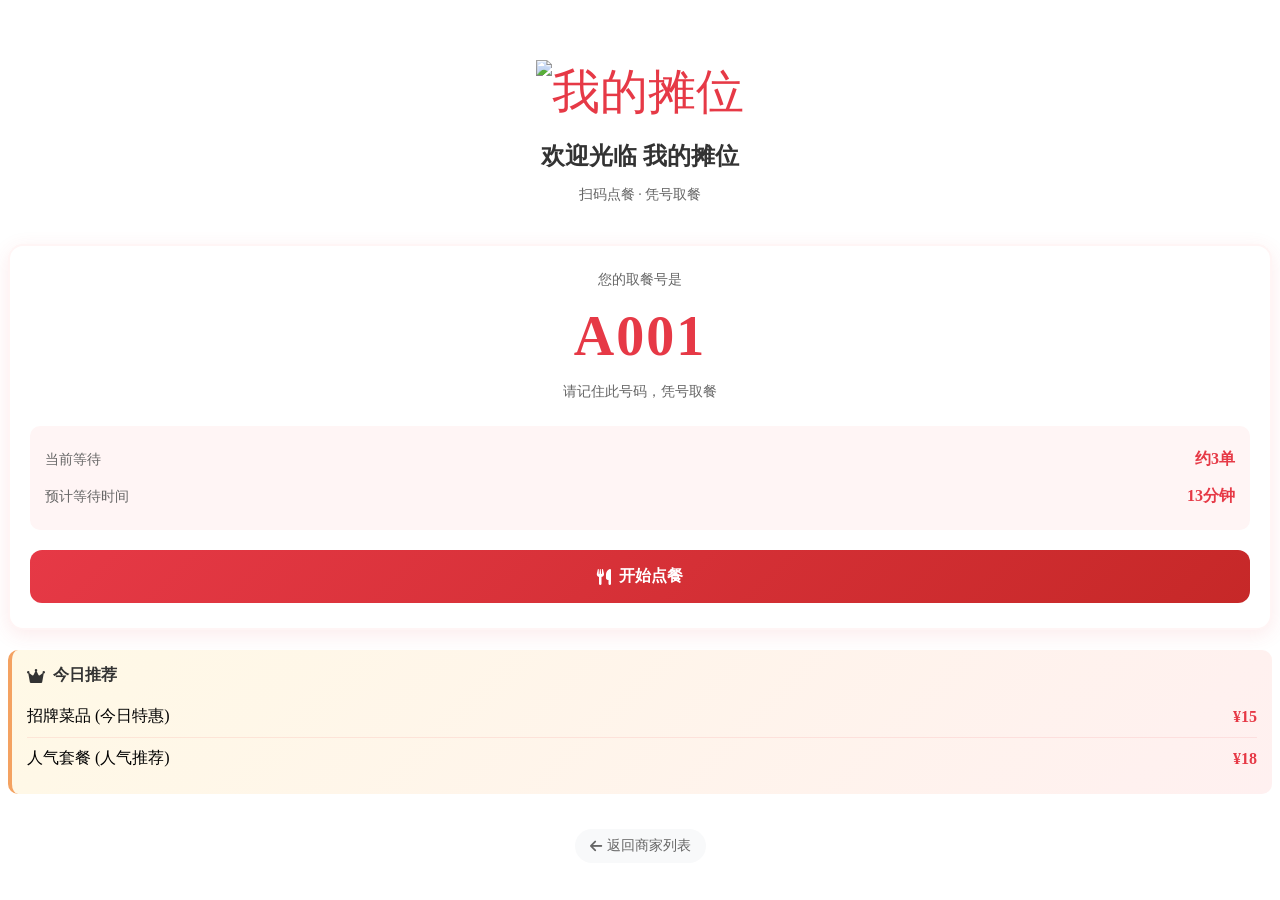
==== index.html @ c65963a8 "Add files via upload" ====
﻿<!DOCTYPE html>
<html lang="zh-CN">
<head>
    <meta charset="UTF-8">
    <meta name="viewport" content="width=device-width, initial-scale=1.0">
    <title>我的摊位 - 扫码点餐</title>
    <link rel="stylesheet" href="https://cdnjs.cloudflare.com/ajax/libs/font-awesome/6.0.0/css/all.min.css">
    <!-- 商家配置文件 -->
    <script src="config.js"></script>
    <style>
        :root {
            --primary-color: #E63946;
            --secondary-color: #F4A261;
            --accent-color: #2A9D8F;
            --light-bg: #FFF5F5;
            --dark-text: #333333;
            --light-text: #666666;
        }
        
        .logo-container {
            text-align: center;
            margin: 60px 0 40px;
        }
        
        .logo-icon {
            font-size: 48px;
            color: var(--primary-color);
            margin-bottom: 15px;
        }
        
        .logo-container h1 {
            font-size: 24px;
            margin-bottom: 8px;
            color: var(--dark-text);
            font-weight: 600;
        }
        
        .subtitle {
            font-size: 14px;
            color: var(--light-text);
        }
        
        .sequence-card {
            background: white;
            border-radius: 15px;
            padding: 25px 20px;
            box-shadow: 0 5px 20px rgba(230, 57, 70, 0.1);
            text-align: center;
            margin-bottom: 20px;
            border: 2px solid var(--light-bg);
        }
        
        .sequence-number {
            font-size: 56px;
            font-weight: bold;
            color: var(--primary-color);
            margin: 15px 0;
            letter-spacing: 2px;
        }
        
        .sequence-hint {
            font-size: 14px;
            color: var(--light-text);
            margin-bottom: 25px;
        }
        
        .waiting-info {
            background: var(--light-bg);
            border-radius: 10px;
            padding: 15px;
            margin: 20px 0;
            text-align: left;
        }
        
        .waiting-item {
            display: flex;
            align-items: center;
            justify-content: space-between;
            padding: 8px 0;
        }
        
        .waiting-label {
            font-size: 14px;
            color: var(--light-text);
        }
        
        .waiting-value {
            font-weight: 600;
            color: var(--primary-color);
        }
        
        .smart-recommend {
            background: linear-gradient(135deg, #FFF9E6, #FFF0F0);
            border-radius: 10px;
            padding: 15px;
            margin: 20px 0;
            border-left: 4px solid var(--secondary-color);
        }
        
        .recommend-title {
            font-weight: 600;
            color: var(--dark-text);
            margin-bottom: 10px;
            display: flex;
            align-items: center;
            gap: 8px;
        }
        
        .recommend-item {
            padding: 10px 0;
            border-bottom: 1px solid rgba(230, 57, 70, 0.1);
            display: flex;
            justify-content: space-between;
            align-items: center;
            cursor: pointer;
        }
        
        .recommend-item:last-child {
            border-bottom: none;
        }
        
        .btn-primary {
            width: 100%;
            padding: 16px;
            background: linear-gradient(135deg, var(--primary-color), #C62828);
            color: white;
            border: none;
            border-radius: 12px;
            font-size: 16px;
            font-weight: 600;
            cursor: pointer;
            transition: all 0.3s;
            display: flex;
            align-items: center;
            justify-content: center;
            gap: 8px;
        }
        
        .btn-primary:hover {
            transform: translateY(-2px);
            box-shadow: 0 5px 15px rgba(230, 57, 70, 0.3);
        }
        
        .menu-header {
            display: flex;
            justify-content: space-between;
            align-items: center;
            padding: 15px;
            background: white;
            position: sticky;
            top: 0;
            z-index: 100;
            border-bottom: 1px solid #f0f0f0;
        }
        
        .back-btn {
            background: none;
            border: none;
            font-size: 20px;
            color: var(--dark-text);
            cursor: pointer;
            padding: 5px;
        }
        
        .order-info {
            text-align: center;
        }
        
        .sequence-display {
            font-weight: 600;
            color: var(--dark-text);
            font-size: 16px;
            margin-bottom: 4px;
        }
        
        .order-status {
            font-size: 12px;
            color: var(--light-text);
        }
        
        .cart-icon {
            position: relative;
            font-size: 22px;
            color: var(--primary-color);
            cursor: pointer;
        }
        
        .cart-badge {
            position: absolute;
            top: -5px;
            right: -5px;
            background: var(--primary-color);
            color: white;
            font-size: 10px;
            min-width: 16px;
            height: 16px;
            border-radius: 8px;
            display: flex;
            align-items: center;
            justify-content: center;
        }
        
        .category-tabs {
            display: flex;
            overflow-x: auto;
            padding: 10px 15px;
            background: white;
            gap: 8px;
            border-bottom: 1px solid #f0f0f0;
        }
        
        .category-tab {
            padding: 8px 16px;
            background: #f8f9fa;
            border: none;
            border-radius: 20px;
            font-size: 13px;
            cursor: pointer;
            white-space: nowrap;
            color: var(--light-text);
        }
        
        .category-tab.active {
            background: var(--primary-color);
            color: white;
        }
        
        .dishes-container {
            padding: 15px;
            display: grid;
            gap: 15px;
        }
        
        .dish-card {
            background: white;
            border-radius: 12px;
            padding: 15px;
            display: flex;
            gap: 15px;
            box-shadow: 0 2px 10px rgba(0,0,0,0.05);
            transition: transform 0.2s;
        }
        
        .dish-card:hover {
            transform: translateY(-2px);
        }
        
        .dish-emoji {
            width: 70px;
            height: 70px;
            background: linear-gradient(135deg, #FFE5E5, #FFF3E0);
            border-radius: 10px;
            display: flex;
            align-items: center;
            justify-content: center;
            font-size: 32px;
            flex-shrink: 0;
        }
        
        .dish-details {
            flex: 1;
        }
        
        .dish-name {
            font-weight: 600;
            font-size: 15px;
            color: var(--dark-text);
            margin-bottom: 5px;
        }
        
        .dish-price {
            color: var(--primary-color);
            font-size: 16px;
            font-weight: 600;
            margin-bottom: 10px;
        }
        
        .dish-actions {
            display: flex;
            align-items: center;
            gap: 10px;
        }
        
        .quantity-btn {
            width: 28px;
            height: 28px;
            border: 1px solid #e0e0e0;
            border-radius: 50%;
            background: white;
            display: flex;
            align-items: center;
            justify-content: center;
            cursor: pointer;
            color: var(--light-text);
        }
        
        .quantity-btn:active {
            transform: scale(0.95);
        }
        
        .dish-quantity {
            min-width: 30px;
            text-align: center;
            font-weight: 600;
        }
        
        .bottom-cart-bar {
            position: fixed;
            bottom: 0;
            left: 0;
            right: 0;
            background: white;
            padding: 12px 15px;
            box-shadow: 0 -2px 15px rgba(0,0,0,0.1);
            border-radius: 15px 15px 0 0;
            z-index: 1000;
            max-width: 500px;
            margin: 0 auto;
        }
        
        .cart-summary {
            display: flex;
            justify-content: space-between;
            align-items: center;
        }
        
        .cart-items-count {
            font-size: 14px;
            color: var(--light-text);
        }
        
        .cart-total {
            font-weight: 600;
            color: var(--primary-color);
            font-size: 18px;
        }
        
        .checkout-btn {
            padding: 12px 25px;
            background: var(--primary-color);
            color: white;
            border: none;
            border-radius: 20px;
            font-weight: 600;
            cursor: pointer;
            transition: all 0.3s;
        }
        
        .checkout-btn:disabled {
            opacity: 0.5;
            cursor: not-allowed;
        }
        
        .checkout-btn:active:not(:disabled) {
            transform: scale(0.98);
        }
        
        .checkout-header {
            display: flex;
            align-items: center;
            padding: 15px;
            background: white;
            border-bottom: 1px solid #f0f0f0;
        }
        
        .checkout-title {
            flex: 1;
            text-align: center;
            font-weight: 600;
            color: var(--dark-text);
        }
        
        .order-confirmation {
            padding: 20px 15px;
        }
        
        .order-card {
            background: white;
            border-radius: 12px;
            padding: 20px;
            margin-bottom: 20px;
            box-shadow: 0 2px 10px rgba(0,0,0,0.05);
        }
        
        .order-info-row {
            display: flex;
            justify-content: space-between;
            padding: 10px 0;
            border-bottom: 1px solid #f8f9fa;
        }
        
        .order-info-row:last-child {
            border-bottom: none;
        }
        
        .info-label {
            color: var(--light-text);
            font-size: 14px;
        }
        
        .info-value {
            font-weight: 600;
            color: var(--dark-text);
        }
        
        .order-items {
            margin: 15px 0;
        }
        
        .order-item {
            display: flex;
            justify-content: space-between;
            padding: 8px 0;
            border-bottom: 1px solid #f8f9fa;
        }
        
        .order-item:last-child {
            border-bottom: none;
        }
        
        .order-total {
            display: flex;
            justify-content: space-between;
            padding: 15px 0;
            margin-top: 10px;
            border-top: 2px solid #f8f9fa;
            font-weight: 600;
            font-size: 18px;
        }
        
        .total-amount {
            color: var(--primary-color);
        }
        
        .payment-area {
            background: white;
            border-radius: 12px;
            padding: 20px;
            margin: 20px 15px;
            box-shadow: 0 2px 10px rgba(0,0,0,0.05);
        }
        
        .payment-title {
            font-weight: 600;
            margin-bottom: 10px;
            color: var(--dark-text);
        }
        
        .payment-tip {
            font-size: 13px;
            color: var(--light-text);
            margin-bottom: 20px;
        }
        
        .qrcode-wrapper {
            width: 220px;
            margin: 0 auto 25px;
            position: relative;
        }
        
        .qrcode-img {
            width: 100%;
            border-radius: 8px;
            display: block;
        }
        
        .qrcode-overlay {
            position: absolute;
            bottom: 0;
            left: 0;
            right: 0;
            background: linear-gradient(to top, rgba(0,0,0,0.7), transparent);
            color: white;
            padding: 10px;
            text-align: center;
            border-radius: 0 0 8px 8px;
        }
        
        .payment-buttons {
            display: flex;
            gap: 10px;
            margin-top: 25px;
        }
        
        .btn-secondary {
            flex: 1;
            padding: 12px;
            background: #f8f9fa;
            color: var(--dark-text);
            border: 1px solid #e0e0e0;
            border-radius: 8px;
            font-weight: 600;
            cursor: pointer;
        }
        
        .btn-success {
            flex: 1;
            padding: 12px;
            background: var(--primary-color);
            color: white;
            border: none;
            border-radius: 8px;
            font-weight: 600;
            cursor: pointer;
        }
        
        .success-page {
            text-align: center;
            padding: 40px 20px;
        }
        
        .success-icon {
            font-size: 60px;
            color: var(--accent-color);
            margin-bottom: 20px;
        }
        
        .success-title {
            font-size: 24px;
            font-weight: 600;
            margin-bottom: 10px;
            color: var(--dark-text);
        }
        
        .sequence-display-large {
            font-size: 36px;
            font-weight: bold;
            color: var(--primary-color);
            margin: 20px 0;
            letter-spacing: 2px;
        }
        
        .success-message {
            font-size: 16px;
            color: var(--light-text);
            margin-bottom: 30px;
        }
        
        .status-card {
            background: white;
            border-radius: 12px;
            padding: 20px;
            margin: 25px 0;
            box-shadow: 0 2px 10px rgba(0,0,0,0.05);
        }
        
        .status-item {
            display: flex;
            justify-content: space-between;
            padding: 12px 0;
            border-bottom: 1px solid #f8f9fa;
        }
        
        .status-item:last-child {
            border-bottom: none;
        }
        
        .status-label {
            color: var(--light-text);
        }
        
        .status-value {
            font-weight: 600;
        }
        
        .hidden {
            display: none !important;
        }
        
        .refresh-status-btn {
            background: #E63946;
            color: white;
            border: none;
            border-radius: 20px;
            padding: 8px 15px;
            font-size: 14px;
            cursor: pointer;
            display: flex;
            align-items: center;
            gap: 5px;
            transition: all 0.3s;
        }
        
        .refresh-status-btn:hover {
            background: #C62828;
            transform: translateY(-1px);
        }
        
        .refresh-status-btn:active {
            transform: translateY(0);
        }
        
        .refresh-status-btn .fa-spin {
            animation: spin 1s linear infinite;
        }
        
        @keyframes spin {
            0% { transform: rotate(0deg); }
            100% { transform: rotate(360deg); }
        }
        
        .status-header {
            display: flex;
            justify-content: space-between;
            align-items: center;
            margin-bottom: 15px;
        }
        
        .status-header h3 {
            margin: 0;
            font-size: 16px;
            color: var(--dark-text);
        }
        
        .modal {
            position: fixed;
            top: 0;
            left: 0;
            right: 0;
            bottom: 0;
            background: rgba(0,0,0,0.5);
            z-index: 2000;
            display: flex;
            align-items: flex-end;
        }
        
        .modal-content {
            background: white;
            width: 100%;
            max-height: 70vh;
            border-radius: 20px 20px 0 0;
            overflow: hidden;
            display: flex;
            flex-direction: column;
            max-width: 500px;
            margin: 0 auto;
        }
        
        .modal-header {
            display: flex;
            justify-content: space-between;
            align-items: center;
            padding: 15px;
            border-bottom: 1px solid #eee;
            background: #f8f9fa;
        }
        
        .modal-header h3 {
            font-size: 16px;
            color: #333;
            margin: 0;
        }
        
        .btn-close {
            background: none;
            border: none;
            font-size: 20px;
            color: #666;
            cursor: pointer;
            padding: 5px;
        }
        
        .cart-items {
            flex: 1;
            overflow-y: auto;
            padding: 15px;
            max-height: 40vh;
        }
        
        .cart-footer {
            padding: 15px;
            border-top: 1px solid #eee;
            background: #f8f9fa;
        }
        
        .cart-total {
            display: flex;
            justify-content: space-between;
            align-items: center;
            margin-bottom: 15px;
            font-size: 16px;
            font-weight: 600;
        }
        
        .cart-actions {
            display: flex;
            gap: 10px;
        }
        
        .loading-overlay {
            position: fixed;
            top: 0;
            left: 0;
            right: 0;
            bottom: 0;
            background: rgba(255, 255, 255, 0.95);
            z-index: 3000;
            display: flex;
            flex-direction: column;
            justify-content: center;
            align-items: center;
            backdrop-filter: blur(5px);
        }
        
        .loading-spinner {
            width: 50px;
            height: 50px;
            border: 4px solid #f0f0f0;
            border-top-color: #E63946;
            border-radius: 50%;
            animation: spin 1s linear infinite;
            margin-bottom: 15px;
        }
        
        /* 返回商家列表链接 */
        .back-to-shops {
            text-align: center;
            padding: 15px;
            margin-top: 20px;
        }
        
        .back-to-shops a {
            color: #666;
            text-decoration: none;
            font-size: 14px;
            display: inline-flex;
            align-items: center;
            gap: 5px;
            padding: 8px 15px;
            border-radius: 20px;
            background: #f8f9fa;
            transition: all 0.3s;
        }
        
        .back-to-shops a:hover {
            background: #e9ecef;
            color: #333;
        }
        
        /* 支付方式按钮样式（新增） */
        .payment-methods {
            display: flex;
            gap: 10px;
            margin-bottom: 20px;
            justify-content: center;
        }
        
        .payment-method-btn {
            padding: 12px 20px;
            background: #f8f9fa;
            border: 2px solid #e0e0e0;
            border-radius: 8px;
            font-weight: 600;
            cursor: pointer;
            transition: all 0.3s;
            display: flex;
            align-items: center;
            gap: 8px;
            color: #666;
        }
        
        .payment-method-btn:hover {
            transform: translateY(-2px);
            box-shadow: 0 5px 15px rgba(0,0,0,0.1);
        }
        
        .payment-method-btn.active {
            background: var(--primary-color);
            color: white;
            border-color: var(--primary-color);
        }
        
        .payment-method-btn .fab {
            font-size: 18px;
        }
        
        /* 微信支付按钮特殊样式 */
        .payment-method-btn:nth-child(1).active {
            background: #07C160; /* 微信绿色 */
            border-color: #07C160;
        }
        
        /* 支付宝支付按钮特殊样式 */
        .payment-method-btn:nth-child(2).active {
            background: #00A0E9; /* 支付宝蓝色 */
            border-color: #00A0E9;
        }
        
        /* 新增：收款码错误提示样式 */
        .qr-error-message {
            text-align: center;
            padding: 30px 20px;
            background: #fff8f8;
            border-radius: 8px;
            margin: 15px 0;
            border: 2px dashed #ffcccc;
        }
        
        .qr-error-message i {
            font-size: 40px;
            color: #f44336;
            margin-bottom: 15px;
        }
        
        .qr-error-message h4 {
            color: #f44336;
            margin-bottom: 10px;
            font-size: 16px;
        }
        
        .qr-error-message p {
            color: #666;
            font-size: 14px;
            margin-bottom: 5px;
        }
    </style>
</head>
<body>
    <!-- 顺序号页面 -->
    <div id="sequencePage" class="page">
        <div class="logo-container">
            <div class="logo-icon">
                <img src="images/logo.png" alt="我的摊位" class="logo-image">
            </div>
            <h1>欢迎光临</h1>
            <p class="subtitle">扫码点餐 · 凭号取餐</p>
        </div>
        
        <div class="sequence-card">
            <div style="font-size: 14px; color: var(--light-text);">
                您的取餐号是
            </div>
            <div class="sequence-number" id="sequenceNumber">A001</div>
            <div class="sequence-hint">
                请记住此号码，凭号取餐
            </div>
            
            <div class="waiting-info">
                <div class="waiting-item">
                    <span class="waiting-label">当前等待</span>
                    <span class="waiting-value" id="waitingCount">约2-3单</span>
                </div>
                <div class="waiting-item">
                    <span class="waiting-label">预计等待时间</span>
                    <span class="waiting-value" id="waitingTime">8-12分钟</span>
                </div>
            </div>
            
            <button class="btn-primary" onclick="enterMenu()">
                <i class="fas fa-utensils"></i> 开始点餐
            </button>
        </div>
        
        <div class="smart-recommend">
            <div class="recommend-title">
                <i class="fas fa-crown"></i> 今日推荐
            </div>
            <div id="recommendationsList">
                <!-- 动态加载推荐菜品 -->
                <div class="loading-recommend" style="text-align: center; padding: 20px; color: #999;">
                    <i class="fas fa-spinner fa-spin"></i> 正在加载推荐菜品...
                </div>
            </div>
        </div>
        
        <!-- 返回商家列表链接 -->
        <div class="back-to-shops">
            <a href="shops.html">
                <i class="fas fa-arrow-left"></i> 返回商家列表
            </a>
        </div>
    </div>

    <!-- 菜单页面 -->
    <div id="menuPage" class="page hidden">
        <div class="menu-header">
            <button class="back-btn" onclick="backToSequence()">
                <i class="fas fa-chevron-left"></i>
            </button>
            <div class="order-info">
                <div class="sequence-display" id="currentSequence">A001</div>
                <div class="order-status" id="cartStatus">未选择菜品</div>
            </div>
            <div class="cart-icon" onclick="showCartModal()">
                <i class="fas fa-shopping-cart"></i>
                <span class="cart-badge" id="cartBadge">0</span>
            </div>
        </div>

        <!-- 菜品分类 -->
        <div class="category-tabs" id="categoryTabs">
            <!-- 动态生成 -->
        </div>

        <!-- 菜品列表 -->
        <div class="dishes-container" id="dishesContainer">
            <!-- 动态生成 -->
        </div>

        <!-- 底部购物车栏 -->
        <div class="bottom-cart-bar">
            <div class="cart-summary">
                <div>
                    <div class="cart-items-count" id="cartItemsCount">0个菜品</div>
                    <div class="cart-total">总计: ¥<span id="cartTotal">0</span></div>
                </div>
                <button class="checkout-btn" onclick="goToCheckout()" disabled id="checkoutBtn">
                    去结算
                </button>
            </div>
        </div>
    </div>

    <!-- 购物车弹窗 -->
    <div id="cartModal" class="modal hidden">
        <div class="modal-content">
            <div class="modal-header">
                <h3>购物车</h3>
                <button class="btn-close" onclick="hideCartModal()">
                    <i class="fas fa-times"></i>
                </button>
            </div>
            <div class="cart-items" id="cartItems">
                <!-- 动态生成 -->
            </div>
            <div class="cart-footer">
                <div class="cart-total">
                    <span>合计</span>
                    <span>¥<span id="modalCartTotal">0</span></span>
                </div>
                <div class="cart-actions">
                    <button class="btn-secondary" onclick="clearCart()">
                        清空
                    </button>
                    <button class="btn-primary" onclick="goToCheckout()" id="modalCheckoutBtn" disabled>
                        去结算
                    </button>
                </div>
            </div>
        </div>
    </div>

    <!-- 结账页面 -->
    <div id="checkoutPage" class="page hidden">
        <div class="checkout-header">
            <button class="back-btn" onclick="backToMenu()">
                <i class="fas fa-chevron-left"></i>
            </button>
            <div class="checkout-title">订单确认</div>
        </div>
        
        <div class="order-confirmation">
            <div class="order-card">
                <div class="order-info-row">
                    <span class="info-label">取餐号</span>
                    <span class="info-value" id="checkoutSequence">A001</span>
                </div>
                <div class="order-info-row">
                    <span class="info-label">订单号</span>
                    <span class="info-value" id="orderNumber">-</span>
                </div>
                <div class="order-info-row">
                    <span class="info-label">下单时间</span>
                    <span class="info-value" id="orderTime">-</span>
                </div>
                
                <div class="order-items" id="checkoutItems">
                    <!-- 动态生成 -->
                </div>
                
                <div class="order-total">
                    <span>应付金额</span>
                    <span class="total-amount">¥<span id="finalAmount">0</span></span>
                </div>
            </div>
            
            <div class="payment-area">
                <div class="payment-title">扫码支付</div>
                <div class="payment-tip">请选择支付方式并扫描下方二维码</div>
                
                <!-- 收款码错误提示（新增） -->
                <div id="qrErrorContainer" style="display: none;">
                    <!-- 动态生成错误信息 -->
                </div>
                
                <!-- 支付方式选择（新增） -->
                <div class="payment-methods" id="paymentMethods" style="display: none; flex; gap: 10px; margin-bottom: 20px; justify-content: center;">
                    <button class="payment-method-btn active" id="paymentMethodWechat" onclick="switchPaymentMethod('wechat')">
                        <i class="fab fa-weixin"></i> 微信支付
                    </button>
                    <button class="payment-method-btn" id="paymentMethodAlipay" onclick="switchPaymentMethod('alipay')">
                        <i class="fab fa-alipay"></i> 支付宝支付
                    </button>
                </div>
                
                <div class="qrcode-wrapper" id="qrcodeWrapper">
                    <img id="qrcodeImg" src="" alt="收款码" class="qrcode-img" style="display: none;">
                    <div class="qrcode-overlay" style="display: none;">
                        请支付 ¥<span id="qrcodeAmount">0</span>
                    </div>
                </div>
                
                <div class="payment-buttons">
                    <button class="btn-secondary" onclick="backToMenu()">
                        修改订单
                    </button>
                    <button class="btn-success" onclick="submitOrder()" id="submitOrderBtn" disabled>
                        提交订单
                    </button>
                </div>
            </div>
        </div>
    </div>

    <!-- 成功页面 -->
    <div id="successPage" class="page hidden">
        <div class="success-page">
            <div class="success-icon">
                <i class="fas fa-check-circle"></i>
            </div>
            <h2 class="success-title">订单提交成功！</h2>
            <div class="sequence-display-large" id="successSequence">A001</div>
            <p class="success-message">请凭此号码到摊位取餐</p>
            
            <div class="status-card">
                <div class="status-header">
                    <h3><i class="fas fa-info-circle"></i> 订单状态</h3>
                    <button class="refresh-status-btn" onclick="refreshOrderStatus()" id="refreshBtn">
                        <i class="fas fa-sync-alt" id="refreshIcon"></i> 刷新状态
                    </button>
                </div>
                <div class="status-item">
                    <span class="status-label">订单状态</span>
                    <span class="status-value" id="orderStatus">等待接单</span>
                </div>
                <div class="status-item">
                    <span class="status-label">前方等待</span>
                    <span class="status-value" id="queueAhead">2单</span>
                </div>
                <div class="status-item">
                    <span class="status-label">预计取餐时间</span>
                    <span class="status-value" id="pickupTime">18:45</span>
                </div>
                <div class="status-item">
                    <span class="status-label">最后更新</span>
                    <span class="status-value" id="lastStatusUpdate">刚刚</span>
                </div>
            </div>
            
            <button class="btn-primary" onclick="newOrder()" style="margin-top: 20px;">
                <i class="fas fa-plus"></i> 再来一单
            </button>
        </div>
    </div>

    <!-- 加载动画 -->
    <div id="loadingOverlay" class="loading-overlay hidden">
        <div class="loading-spinner"></div>
        <p>正在提交订单...</p>
    </div>

    <!-- Supabase SDK -->
    <script src="https://cdn.jsdelivr.net/npm/@supabase/supabase-js@2"></script>
    
    <script>
    // ============================================
    // 全局变量和配置
    // ============================================
    window._cart = [];
    window._dishesData = []; // 将在初始化时从商家配置加载
    window.currentShopId = ''; // 当前商家ID
    window.currentShopConfig = null; // 当前商家配置
    window.shopPaymentQR = null; // 商家收款码配置
    window.currentPaymentMethod = 'wechat'; // 当前支付方式

// ============================================
// 从Supabase动态加载商家菜品
// ============================================
async function loadShopDishesFromSupabase(shopId) {
    try {
        console.log('📋 从Supabase加载商家菜品，商家ID:', shopId);
        
        // 检查Supabase是否已连接
        if (!window.supabaseClient || !window.isCloudConnected) {
            console.log('📝 Supabase未连接，使用默认菜品');
            return null;
        }
        
        // 从Supabase加载商家的菜品
        const { data: dishes, error } = await window.supabaseClient
            .from('dishes')
            .select('*')
            .eq('tenant_id', shopId)
            .eq('is_active', true)
            .order('sort_order', { ascending: true });
        
        if (error) {
            console.error('❌ 从Supabase加载菜品失败:', error);
            return null;
        }
        
        if (dishes && dishes.length > 0) {
            console.log('✅ 从Supabase加载到菜品:', dishes.length, '个');
            
            // 转换数据格式
            const formattedDishes = dishes.map(dish => ({
                id: dish.id,
                name: dish.name,
                price: parseFloat(dish.price),
                emoji: dish.emoji || '🍽️',
                category: dish.category || '未分类',
                tags: dish.tags || [],
                description: dish.description || ''
            }));
            
            return formattedDishes;
        }
        
        console.log('📝 Supabase中没有找到菜品');
        return null;
        
    } catch (error) {
        console.error('❌ 加载菜品异常:', error);
        return null;
    }
}
    
    // Supabase配置
    const SUPABASE_URL = 'https://slonbvmhsxqgpoodwazj.supabase.co';
    const SUPABASE_ANON_KEY = 'eyJhbGciOiJIUzI1NiIsInR5cCI6IkpXVCJ9.eyJpc3MiOiJzdXBhYmFzZSIsInJlZiI6InNsb25idm1oc3hxZ3Bvb2R3YXpqIiwicm9sZSI6ImFub24iLCJpYXQiOjE3NjkwMzMyNjQsImV4cCI6MjA4NDYwOTI2NH0.YLZqdnZl1vDTOrT6bzi2ulN1BGRxKGyW30AuccuWJq4';
    
    // 顺序号管理
    window.sequenceNumber = '';
    window.sequencePrefix = 'A';
    window.sequenceCounter = 1;
    window.currentOrderNumber = '';
    window.lastOrderTimestamp = 0;
    
    // Supabase客户端
    window.supabaseClient = null;
    window.isCloudConnected = false;
    window.orderStatusInterval = null;
    
    // ============================================
// 初始化函数 - 多商家支持
// ============================================
document.addEventListener('DOMContentLoaded', async function() {
    console.log('🚀 系统初始化...');
    
    // 1. 获取当前商家配置
    window.currentShopId = getCurrentShopId();
    window.currentShopConfig = getCurrentShopConfig();
    
    console.log('🏪 当前商家:', window.currentShopConfig.name, 'ID:', window.currentShopId);
    
    // 2. 更新页面主题
    updateThemeForShop(window.currentShopConfig);
    
    // 3. 初始化Supabase连接
    await initSupabaseConnection();
    
    // 4. 🔥 新增：获取商家收款码配置（如果已连接云端）
    if (window.isCloudConnected) {
        await fetchShopPaymentQR();
    }
    
    // 5. 生成顺序号
    await generateSequenceNumber();
    
    // 6. 动态加载菜品（优先从Supabase加载）
    await loadShopDishes();
    
    // 7. 初始化菜品分类
    initCategories();
    
    // 8. 加载菜品显示
    loadDishes();
    
    // 9. 加载推荐菜品（从Supabase）- 优先加载
    await loadRecommendations();
    
    // 10. 更新等待信息
    updateWaitingInfo();
    
    console.log('✅ 系统初始化完成');
});

// ============================================
// 获取商家收款码配置（新增函数）
// ============================================
async function fetchShopPaymentQR() {
    try {
        if (!window.supabaseClient || !window.isCloudConnected || !window.currentShopId) {
            console.log('📝 无法获取收款码：未连接云端或无商家ID');
            window.shopPaymentQR = null;
            return;
        }
        
        console.log('📱 获取商家收款码配置，商家ID:', window.currentShopId);
        
        // 从Supabase的shops表获取商家配置
        const { data: shopData, error } = await window.supabaseClient
            .from('shops')
            .select('wechat_qr_url, alipay_qr_url, name')
            .eq('tenant_id', window.currentShopId)
            .single();
        
        if (error) {
            console.warn('⚠️ 获取商家收款码失败:', error.message);
            console.log('错误详情:', error);
            window.shopPaymentQR = null;
            return;
        }
        
        if (shopData) {
            console.log('✅ 获取到商家收款码配置:', {
                微信收款码: shopData.wechat_qr_url,
                支付宝收款码: shopData.alipay_qr_url
            });
            
            // 保存到全局变量中
            window.shopPaymentQR = {
                wechat: shopData.wechat_qr_url,
                alipay: shopData.alipay_qr_url,
                shopName: shopData.name
            };
        } else {
            console.log('📝 商家未配置收款码');
            window.shopPaymentQR = null;
        }
        
    } catch (error) {
        console.error('❌ 获取收款码配置异常:', error);
        window.shopPaymentQR = null;
    }
}
    
    // ============================================
    // 动态加载商家菜品
    // ============================================
    async function loadShopDishes() {
        try {
            console.log('🍽️ 开始加载商家菜品...');
            
            // 先尝试从Supabase加载
            const supabaseDishes = await loadShopDishesFromSupabase(window.currentShopId);
            
            if (supabaseDishes && supabaseDishes.length > 0) {
                // 使用Supabase中的菜品数据
                window._dishesData = supabaseDishes;
                console.log('✅ 使用Supabase菜品数据:', supabaseDishes.length, '个菜品');
            } else {
                // 如果Supabase没有数据，使用商家配置中的菜品
                window._dishesData = window.currentShopConfig.dishes || [];
                console.log('📝 使用商家配置中的菜品数据:', window._dishesData.length, '个菜品');
            }
            
            // 如果没有菜品，显示提示
            if (window._dishesData.length === 0) {
                console.warn('⚠️ 没有找到任何菜品数据');
                showToast('当前商家暂无菜品', 'warning');
            }
            
        } catch (error) {
            console.error('❌ 加载菜品失败:', error);
            
            // 出错时使用商家配置中的菜品
            window._dishesData = window.currentShopConfig.dishes || [];
            console.log('📝 出错时使用商家配置中的菜品数据:', window._dishesData.length, '个菜品');
        }
    }
    
    // ============================================
    // 生成顺序号（从云端获取）- 多商家支持
    // ============================================
    async function generateSequenceNumber() {
    try {
        console.log('🎫 开始生成取餐码，商家:', window.currentShopId);
        
        if (window.supabaseClient && window.isCloudConnected) {
            console.log('🌐 从云端获取取餐码配置...');
            
            // 获取前缀 - 根据当前商家过滤
            const [prefixResult, counterResult] = await Promise.all([
                window.supabaseClient
                    .from('settings')
                    .select('setting_value')
                    .eq('setting_key', 'sequence_prefix')
                    .eq('tenant_id', window.currentShopId)
                    .maybeSingle(),
                
                window.supabaseClient
                    .from('settings')
                    .select('setting_value')
                    .eq('setting_key', 'sequence_counter')
                    .eq('tenant_id', window.currentShopId)
                    .maybeSingle()
            ]);
            
            // 🔥 如果前缀不是A-Z，自动修正为A
            let prefix = prefixResult.data?.setting_value || 'A';
            if (!/^[A-Z]$/.test(prefix)) {
                prefix = 'A';
                console.log('⚠️ 前缀格式不正确，自动修正为 A');
            }
            
            window.sequencePrefix = prefix;
            window.sequenceCounter = parseInt(counterResult.data?.setting_value) || 1;
            
            console.log('✅ 从云端获取配置（商家:', window.currentShopId, '）:', {
                prefix: window.sequencePrefix,
                counter: window.sequenceCounter
            });
            
        } else {
            console.log('📝 使用本地配置（商家:', window.currentShopId, '）');
            // 从本地存储获取（按商家区分）
            const savedCounter = localStorage.getItem(`${window.currentShopId}_sequenceCounter`);
            const savedPrefix = localStorage.getItem(`${window.currentShopId}_sequencePrefix`) || 'A';
            
            if (savedCounter) {
                window.sequenceCounter = parseInt(savedCounter);
                window.sequencePrefix = /^[A-Z]$/.test(savedPrefix) ? savedPrefix : 'A';
            } else {
                window.sequencePrefix = 'A';
                window.sequenceCounter = 1;
            }
        }
        
        // 如果超过999，递增前缀，重置计数器
        if (window.sequenceCounter > 999) {
            const nextChar = String.fromCharCode(window.sequencePrefix.charCodeAt(0) + 1);
            window.sequencePrefix = /^[A-Z]$/.test(nextChar) ? nextChar : 'A';
            window.sequenceCounter = 1;
        }
        
        // 生成顺序号
        window.sequenceNumber = window.sequencePrefix + 
            window.sequenceCounter.toString().padStart(3, '0');
        
        console.log('🎫 生成的顺序号（商家:', window.currentShopId, '）:', window.sequenceNumber);
        
        // 递增计数器并保存
        const nextCounter = window.sequenceCounter + 1;
        
        if (window.supabaseClient && window.isCloudConnected) {
            try {
                // 更新云端计数器 - 确保按商家更新
                const { error: updateError } = await window.supabaseClient
                    .from('settings')
                    .update({ 
                        setting_value: nextCounter.toString(),
                        updated_at: new Date().toISOString()
                    })
                    .eq('setting_key', 'sequence_counter')
                    .eq('tenant_id', window.currentShopId);
                
                if (updateError) {
                    console.warn('云端计数器更新失败:', updateError.message);
                    // 回退到本地存储
                    localStorage.setItem(`${window.currentShopId}_sequenceCounter`, nextCounter.toString());
                    localStorage.setItem(`${window.currentShopId}_sequencePrefix`, window.sequencePrefix);
                } else {
                    console.log('✅ 云端计数器已更新（商家:', window.currentShopId, '）:', nextCounter);
                }
            } catch (updateError) {
                console.error('更新云端计数器异常:', updateError);
                // 回退到本地存储
                localStorage.setItem(`${window.currentShopId}_sequenceCounter`, nextCounter.toString());
                localStorage.setItem(`${window.currentShopId}_sequencePrefix`, window.sequencePrefix);
            }
        } else {
            // 本地模式
            localStorage.setItem(`${window.currentShopId}_sequenceCounter`, nextCounter.toString());
            localStorage.setItem(`${window.currentShopId}_sequencePrefix`, window.sequencePrefix);
        }
        
        window.sequenceCounter = nextCounter;
        
        // 更新所有显示顺序号的地方
        updateSequenceNumberDisplay();
        
    } catch (error) {
        console.error('❌ 生成顺序号失败:', error);
        
        // 紧急回退方案
        const savedCounter = localStorage.getItem(`${window.currentShopId}_sequenceCounter`);
        const savedPrefix = localStorage.getItem(`${window.currentShopId}_sequencePrefix`) || 'A';
        
        if (savedCounter) {
            window.sequenceCounter = parseInt(savedCounter);
            window.sequencePrefix = /^[A-Z]$/.test(savedPrefix) ? savedPrefix : 'A';
        } else {
            window.sequencePrefix = 'A';
            window.sequenceCounter = 1;
        }
        
        // 生成顺序号
        window.sequenceNumber = window.sequencePrefix + 
            window.sequenceCounter.toString().padStart(3, '0');
            
        // 递增计数器
        window.sequenceCounter++;
        localStorage.setItem(`${window.currentShopId}_sequenceCounter`, window.sequenceCounter.toString());
        localStorage.setItem(`${window.currentShopId}_sequencePrefix`, window.sequencePrefix);
        
        updateSequenceNumberDisplay();
    }
}
    
    // ============================================
    // 监听取餐码配置变化 - 多商家支持
    // ============================================
    function setupSequenceWatch() {
        if (!window.supabaseClient || !window.isCloudConnected) return;
        
        try {
            console.log('📡 启动取餐码配置监听...');
            
            window.supabaseClient
                .channel('settings-channel')
                .on('postgres_changes', 
                    { 
                        event: 'UPDATE', 
                        schema: 'public', 
                        table: 'settings',
                        filter: 'setting_key=in.(sequence_prefix,sequence_counter)'
                    }, 
                    async (payload) => {
                        // 只监听当前商家的配置变化
                        if (payload.new.tenant_id === window.currentShopId) {
                            console.log('📡 检测到取餐码配置更新:', payload.new);
                            
                            // 重新生成取餐码
                            await generateSequenceNumber();
                            
                            showToast('✅ 取餐码已更新', 'success');
                        }
                    }
                )
                .subscribe((status) => {
                    if (status === 'SUBSCRIBED') {
                        console.log('✅ 取餐码配置监听已启动');
                    }
                });
            
        } catch (error) {
            console.error('❌ 启动取餐码监听失败:', error);
        }
    }
    
    // ============================================
    // Supabase连接初始化（添加取餐码监听）
    // ============================================
    async function initSupabaseConnection() {
        try {
            if (typeof supabase === 'undefined') {
                console.error('Supabase SDK 未加载');
                window.isCloudConnected = false;
                return;
            }
            
            window.supabaseClient = supabase.createClient(SUPABASE_URL, SUPABASE_ANON_KEY);
            console.log('Supabase 客户端初始化成功');
            
            // 测试连接 - 注意：加上tenant_id条件
            const { error } = await window.supabaseClient
                .from('orders')
                .select('*')
                .eq('tenant_id', window.currentShopId) // 多商家支持
                .limit(1);
            
            if (error) {
                console.warn('数据库连接测试失败:', error.message);
                window.isCloudConnected = false;
            } else {
                console.log('数据库连接测试成功');
                window.isCloudConnected = true;
                
                // 🔥 启动取餐码配置监听
                setupSequenceWatch();
            }
            
        } catch (error) {
            console.error('Supabase初始化失败:', error);
            window.isCloudConnected = false;
        }
    }
    
    // ============================================
    // 加载推荐菜品（从Supabase）- 多商家支持
    // ============================================
    async function loadRecommendations() {
        try {
            console.log('📋 加载推荐菜品...');
            const recommendContainer = document.getElementById('recommendationsList');
            
            if (!recommendContainer) {
                console.error('❌ 推荐菜品容器未找到');
                return;
            }
            
            // 显示加载状态
            recommendContainer.innerHTML = '<div class="loading-recommend" style="text-align: center; padding: 20px; color: #999;"><i class="fas fa-spinner fa-spin"></i> 正在加载推荐菜品...</div>';
            
            // 检查Supabase连接
            if (!window.supabaseClient || !window.isCloudConnected) {
                console.log('📝 Supabase未连接，使用默认推荐');
                // 使用默认推荐
                updateRecommendationsDisplay([
                    { name: '招牌菜品', price: 15, description: '今日特惠' },
                    { name: '人气套餐', price: 18, description: '人气推荐' }
                ]);
                return;
            }
            
            // 从Supabase的recommendations表获取推荐菜品 - 加上tenant_id条件
            const { data, error } = await window.supabaseClient
                .from('recommendations')
                .select('*')
                .eq('tenant_id', window.currentShopId) // 多商家支持：只获取当前商家的推荐
                .order('sort_order', { ascending: true })
                .limit(5);
            
            if (error) {
                console.warn('❌ 获取推荐菜品失败:', error.message);
                console.log('错误详情:', error);
                
                // 使用默认推荐
                updateRecommendationsDisplay([
                    { name: '招牌菜品', price: 15, description: '今日特惠' },
                    { name: '人气套餐', price: 18, description: '人气推荐' }
                ]);
                return;
            }
            
            if (data && data.length > 0) {
                console.log('✅ 加载到推荐菜品:', data.length, '个');
                console.log('推荐菜品数据:', data);
                
                // 转换数据格式
                const recommendations = data.map(item => ({
                    name: item.name,
                    price: item.price,
                    description: item.description || '',
                    sort_order: item.sort_order || 0
                }));
                
                updateRecommendationsDisplay(recommendations);
            } else {
                console.log('📝 无推荐菜品，使用默认');
                updateRecommendationsDisplay([
                    { name: '招牌菜品', price: 15, description: '今日特惠' },
                    { name: '人气套餐', price: 18, description: '人气推荐' }
                ]);
            }
            
        } catch (error) {
            console.error('❌ 加载推荐菜品异常:', error);
            
            // 使用默认推荐
            updateRecommendationsDisplay([
                { name: '招牌菜品', price: 15, description: '今日特惠' },
                { name: '人气套餐', price: 18, description: '人气推荐' }
            ]);
        }
    }
    
    // 更新推荐显示
    function updateRecommendationsDisplay(recommendations) {
        const recommendContainer = document.getElementById('recommendationsList');
        if (!recommendContainer) return;
        
        // 清空现有推荐
        recommendContainer.innerHTML = '';
        
        if (!recommendations || recommendations.length === 0) {
            recommendContainer.innerHTML = '<div style="text-align: center; padding: 20px; color: #999;">暂无推荐菜品</div>';
            return;
        }
        
        // 添加推荐菜品
        recommendations.forEach(item => {
            const recommendItem = document.createElement('div');
            recommendItem.className = 'recommend-item';
            
            // 为推荐菜品添加点击事件
            recommendItem.onclick = function() {
                // 尝试在菜品列表中查找匹配的菜品
                const dish = window._dishesData.find(d => {
                    // 检查菜品名称是否包含推荐名称（忽略空格和特殊字符）
                    const dishName = d.name.replace(/\s+/g, '');
                    const recommendName = item.name.replace(/\s+/g, '');
                    return dishName.includes(recommendName) || recommendName.includes(dishName);
                });
                
                if (dish) {
                    // 找到对应菜品，添加到购物车
                    addRecommendation(dish.name);
                    showToast(`已添加 ${item.name}`, 'success');
                } else {
                    // 没有找到完全匹配的菜品，尝试添加到自定义菜品
                    console.log('未找到匹配菜品，尝试添加到自定义:', item.name);
                    addCustomRecommendation(item);
                }
            };
            
            // 显示名称和价格
            let displayText = item.name;
            if (item.description && item.description.trim() !== '') {
                displayText += ` (${item.description})`;
            }
            
            recommendItem.innerHTML = `
                <span>${displayText}</span>
                <span style="color: var(--primary-color); font-weight: bold;">¥${item.price}</span>
            `;
            
            recommendContainer.appendChild(recommendItem);
        });
    }
    
    // 添加自定义推荐菜品到购物车
    function addCustomRecommendation(item) {
        // 生成一个临时的菜品ID（使用负数避免与现有菜品冲突）
        const tempId = -Date.now();
        
        // 检查是否已经在购物车中
        const existingItem = window._cart.find(cartItem => 
            cartItem.name === item.name && cartItem.isCustom
        );
        
        if (existingItem) {
            // 如果已存在，增加数量
            existingItem.quantity++;
        } else {
            // 添加到购物车
            window._cart.push({
                id: tempId,
                name: item.name,
                price: item.price,
                quantity: 1,
                isCustom: true,
                description: item.description || ''
            });
        }
        
        updateCartDisplay();
        showToast(`已添加 ${item.name}`, 'success');
    }
    
    // ============================================
// 刷新订单状态函数 - 多商家支持
// ============================================
async function refreshOrderStatus() {
    try {
        const refreshBtn = document.getElementById('refreshBtn');
        const refreshIcon = document.getElementById('refreshIcon');
        const orderNumber = window.currentOrderNumber;
        
        if (!orderNumber) {
            console.log('❌ 未找到当前订单号');
            showToast('请先提交订单', 'error');
            return;
        }
        
        // 显示刷新动画
        refreshBtn.disabled = true;
        refreshIcon.classList.add('fa-spin');
        
        console.log('🔄 刷新订单状态:', orderNumber);
        
        if (!window.supabaseClient || !window.isCloudConnected) {
            console.log('📝 使用模拟数据');
            // 模拟数据
            const statuses = ['等待接单', '处理中', '已完成', '已取消'];
            const randomStatus = statuses[Math.floor(Math.random() * 3)]; // 不包括已取消
            const randomQueue = Math.floor(Math.random() * 5);
            
            document.getElementById('orderStatus').textContent = randomStatus;
            document.getElementById('queueAhead').textContent = randomQueue + '单';
            
            // 计算预计取餐时间
            const now = new Date();
            const minutes = (randomQueue + 1) * 5; // 每单5分钟
            const pickupTime = new Date(now.getTime() + minutes * 60000);
            document.getElementById('pickupTime').textContent = 
                pickupTime.getHours().toString().padStart(2, '0') + ':' + 
                pickupTime.getMinutes().toString().padStart(2, '0');
            
            document.getElementById('lastStatusUpdate').textContent = new Date().toLocaleTimeString('zh-CN');
            
            showToast('订单状态已更新', 'success');
        } else {
            // 从Supabase获取当前订单状态 - 加上tenant_id条件
            const { data: orderData, error: orderError } = await window.supabaseClient
                .from('orders')
                .select('status, timestamp, table')
                .eq('order_number', orderNumber)
                .eq('tenant_id', window.currentShopId) // 多商家支持
                .single();
            
            if (orderError) {
                console.error('❌ 获取订单状态失败:', orderError);
                showToast('获取订单状态失败', 'error');
            } else if (orderData) {
                console.log('✅ 获取到订单状态:', orderData);
                
                // 更新订单状态
                document.getElementById('orderStatus').textContent = orderData.status || '等待接单';
                
                // 🔥 获取商家端所有新订单+处理中订单数量（累加求和）- 加上tenant_id条件
                const { data: pendingOrders, error: pendingError } = await window.supabaseClient
                    .from('orders')
                    .select('*')
                    .eq('tenant_id', window.currentShopId) // 多商家支持：只查询当前商家的订单
                    .in('status', ['新订单', '处理中'])
                    .order('timestamp', { ascending: true });
                
                if (!pendingError && pendingOrders) {
                    // 计算前方等待订单数：所有新订单+处理中订单中，时间戳早于当前订单的数量
                    const queueCount = pendingOrders.filter(order => 
                        order.timestamp < orderData.timestamp && 
                        order.order_number !== orderNumber
                    ).length;
                    
                    console.log('📊 前方等待订单计算:', {
                        总待处理订单: pendingOrders.length,
                        当前订单时间戳: orderData.timestamp,
                        前方等待订单数: queueCount
                    });
                    
                    document.getElementById('queueAhead').textContent = queueCount + '单';
                    
                    // 计算预计取餐时间（每单5分钟）
                    const now = new Date();
                    const minutes = (queueCount + 1) * 5; // 当前订单也要5分钟
                    const pickupTime = new Date(now.getTime() + minutes * 60000);
                    document.getElementById('pickupTime').textContent = 
                        pickupTime.getHours().toString().padStart(2, '0') + ':' + 
                        pickupTime.getMinutes().toString().padStart(2, '0');
                } else {
                    // 如果查询失败，使用默认值
                    document.getElementById('queueAhead').textContent = '2单';
                    const now = new Date();
                    const pickupTime = new Date(now.getTime() + 15 * 60000);
                    document.getElementById('pickupTime').textContent = 
                        pickupTime.getHours().toString().padStart(2, '0') + ':' + 
                        pickupTime.getMinutes().toString().padStart(2, '0');
                }
                
                document.getElementById('lastStatusUpdate').textContent = new Date().toLocaleTimeString('zh-CN');
                
                // 如果订单已完成或已取消，停止自动刷新
                if (orderData.status === '已完成' || orderData.status === '已取消') {
                    if (window.orderStatusInterval) {
                        clearInterval(window.orderStatusInterval);
                        window.orderStatusInterval = null;
                        showToast('订单已' + orderData.status + '，停止自动刷新', 'success');
                    }
                } else {
                    showToast('订单状态已更新', 'success');
                }
            } else {
                showToast('未找到订单信息', 'warning');
            }
        }
        
    } catch (error) {
        console.error('❌ 刷新订单状态异常:', error);
        showToast('刷新失败', 'error');
    } finally {
        // 恢复按钮状态
        const refreshBtn = document.getElementById('refreshBtn');
        const refreshIcon = document.getElementById('refreshIcon');
        if (refreshBtn) refreshBtn.disabled = false;
        if (refreshIcon) refreshIcon.classList.remove('fa-spin');
    }
}
    
    // ============================================
    // 在成功页面启动自动刷新
    // ============================================
    function startAutoRefresh() {
        // 先执行一次刷新
        refreshOrderStatus();
        
        // 设置定时刷新（每30秒一次）
        if (window.orderStatusInterval) {
            clearInterval(window.orderStatusInterval);
        }
        
        window.orderStatusInterval = setInterval(() => {
            refreshOrderStatus();
        }, 30000); // 30秒
        
        console.log('⏰ 启动自动刷新，间隔30秒');
    }
    
    // 更新顺序号显示
    function updateSequenceNumberDisplay() {
        document.getElementById('sequenceNumber').textContent = window.sequenceNumber;
        document.getElementById('currentSequence').textContent = window.sequenceNumber;
        document.getElementById('checkoutSequence').textContent = window.sequenceNumber;
        document.getElementById('successSequence').textContent = window.sequenceNumber;
    }
    
    // 初始化菜品分类
    function initCategories() {
        const categoryTabs = document.getElementById('categoryTabs');
        if (!categoryTabs) return;
        
        // 获取所有分类
        const categories = ['全部', ...new Set(window._dishesData.map(dish => dish.category))];
        
        categoryTabs.innerHTML = categories.map(category => 
            `<button class="category-tab ${category === '全部' ? 'active' : ''}" 
                    onclick="filterDishes('${category}')">
                ${category}
            </button>`
        ).join('');
    }
    
    // 过滤菜品
    function filterDishes(category) {
        // 更新标签状态
        document.querySelectorAll('.category-tab').forEach(tab => {
            tab.classList.remove('active');
        });
        event.target.classList.add('active');
        
        // 加载对应分类的菜品
        loadDishes(category === '全部' ? null : category);
    }
    
    // 加载菜品
    function loadDishes(category = null) {
        const dishesContainer = document.getElementById('dishesContainer');
        if (!dishesContainer) return;
        
        // 过滤菜品
        const filteredDishes = category 
            ? window._dishesData.filter(dish => dish.category === category)
            : window._dishesData;
        
        // 生成菜品HTML
        dishesContainer.innerHTML = filteredDishes.map(dish => {
            const cartItem = window._cart.find(item => item.id === dish.id);
            const quantity = cartItem ? cartItem.quantity : 0;
            
            return `
            <div class="dish-card">
                <div class="dish-emoji">${dish.emoji}</div>
                <div class="dish-details">
                    <div class="dish-name">${dish.name}</div>
                    <div class="dish-price">¥${dish.price}</div>
                    <div class="dish-actions">
                        <button class="quantity-btn" onclick="decreaseQuantity(${dish.id})" ${quantity === 0 ? 'disabled style="opacity:0.3"' : ''}>
                            <i class="fas fa-minus"></i>
                        </button>
                        <span class="dish-quantity">${quantity}</span>
                        <button class="quantity-btn" onclick="increaseQuantity(${dish.id})">
                            <i class="fas fa-plus"></i>
                        </button>
                    </div>
                </div>
            </div>
            `;
        }).join('');
    }
    
    // 增加菜品数量
    function increaseQuantity(dishId) {
        const dish = window._dishesData.find(d => d.id === dishId);
        if (!dish) return;
        
        const cartItem = window._cart.find(item => item.id === dishId);
        if (cartItem) {
            cartItem.quantity++;
        } else {
            window._cart.push({
                id: dish.id,
                name: dish.name,
                price: dish.price,
                quantity: 1
            });
        }
        
        updateCartDisplay();
        loadDishes(); // 刷新菜品列表
    }
    
    // 减少菜品数量
    function decreaseQuantity(dishId) {
        const cartItem = window._cart.find(item => item.id === dishId);
        if (!cartItem) return;
        
        if (cartItem.quantity > 1) {
            cartItem.quantity--;
        } else {
            window._cart = window._cart.filter(item => item.id !== dishId);
        }
        
        updateCartDisplay();
        loadDishes(); // 刷新菜品列表
    }
    
    // 更新购物车显示
    function updateCartDisplay() {
        const totalItems = window._cart.reduce((sum, item) => sum + item.quantity, 0);
        const totalAmount = window._cart.reduce((sum, item) => sum + (item.price * item.quantity), 0);
        
        // 更新购物车徽章
        document.getElementById('cartBadge').textContent = totalItems;
        
        // 更新购物车状态
        document.getElementById('cartStatus').textContent = totalItems > 0 ? `已选 ${totalItems} 个菜品` : '未选择菜品';
        
        // 更新底部购物车栏
        document.getElementById('cartItemsCount').textContent = `${totalItems}个菜品`;
        document.getElementById('cartTotal').textContent = totalAmount.toFixed(2);
        
        // 更新结账按钮状态
        const checkoutBtn = document.getElementById('checkoutBtn');
        const modalCheckoutBtn = document.getElementById('modalCheckoutBtn');
        if (checkoutBtn) checkoutBtn.disabled = totalItems === 0;
        if (modalCheckoutBtn) modalCheckoutBtn.disabled = totalItems === 0;
        
        // 更新购物车弹窗
        updateCartModal();
    }
    
    // 更新购物车弹窗
    function updateCartModal() {
        const cartItems = document.getElementById('cartItems');
        const modalCartTotal = document.getElementById('modalCartTotal');
        
        if (!cartItems) return;
        
        const totalAmount = window._cart.reduce((sum, item) => sum + (item.price * item.quantity), 0);
        modalCartTotal.textContent = totalAmount.toFixed(2);
        
        if (window._cart.length === 0) {
            cartItems.innerHTML = '<div style="text-align:center; padding:40px; color:#999;">购物车是空的</div>';
            return;
        }
        
        cartItems.innerHTML = window._cart.map(item => `
            <div class="cart-item">
                <div class="item-info">
                    <div class="item-name">${item.name}</div>
                    <div class="item-price">¥${item.price} × ${item.quantity}</div>
                </div>
                <div class="item-actions">
                    <button onclick="decreaseQuantity(${item.id})" style="width:28px;height:28px;border-radius:50%;border:1px solid #e0e0e0;background:white;">
                        <i class="fas fa-minus"></i>
                    </button>
                    <span style="min-width:30px;text-align:center;">${item.quantity}</span>
                    <button onclick="increaseQuantity(${item.id})" style="width:28px;height:28px;border-radius:50%;border:1px solid #e0e0e0;background:white;">
                        <i class="fas fa-plus"></i>
                    </button>
                </div>
            </div>
        `).join('');
    }
    
    // 清空购物车
    function clearCart() {
        if (window._cart.length === 0) return;
        if (confirm('确定要清空购物车吗？')) {
            window._cart = [];
            updateCartDisplay();
            loadDishes();
            hideCartModal();
        }
    }
    
    // 添加推荐菜品
    function addRecommendation(dishName) {
        const dish = window._dishesData.find(d => d.name === dishName);
        if (dish) {
            increaseQuantity(dish.id);
        }
    }
    
    // ============================================
    // 页面导航函数
    // ============================================
    window.enterMenu = function() {
        // 从顺序号页面切换到菜单页面
        switchPage('sequencePage', 'menuPage');
    };
    
    window.backToSequence = function() {
        if (window._cart.length > 0 && !confirm('返回将清空购物车，确定要返回吗？')) {
            return;
        }
        window._cart = [];
        updateCartDisplay();
        loadDishes();
        switchPage('menuPage', 'sequencePage');
    };
    
    window.backToMenu = function() {
        // 从结账页面返回菜单页面
        switchPage('checkoutPage', 'menuPage');
    };
    
    window.showCartModal = function() {
        // 显示购物车弹窗
        document.getElementById('cartModal').classList.remove('hidden');
    };
    
    window.hideCartModal = function() {
        // 隐藏购物车弹窗
        document.getElementById('cartModal').classList.add('hidden');
    };
    
    // ============================================
    // 更新二维码显示（修改后的函数）
    // ============================================
    function updateQRCodeDisplay() {
        const qrcodeImg = document.getElementById('qrcodeImg');
        const qrcodeAmount = document.getElementById('qrcodeAmount');
        const qrcodeOverlay = document.querySelector('.qrcode-overlay');
        const qrcodeWrapper = document.getElementById('qrcodeWrapper');
        const paymentMethods = document.getElementById('paymentMethods');
        const qrErrorContainer = document.getElementById('qrErrorContainer');
        const submitOrderBtn = document.getElementById('submitOrderBtn');
        
        if (!qrcodeImg || !qrErrorContainer) return false;
        
        const totalAmount = window._cart.reduce((sum, item) => sum + (item.price * item.quantity), 0);
        qrcodeAmount.textContent = totalAmount.toFixed(2);
        
        // 清空错误容器
        qrErrorContainer.innerHTML = '';
        qrErrorContainer.style.display = 'none';
        
        // 检查是否有商家收款码配置
        if (window.shopPaymentQR) {
            const { wechat, alipay, shopName } = window.shopPaymentQR;
            
            // 🔥 检查是否有有效的收款码
            const hasWechatQR = wechat && wechat.trim() !== '';
            const hasAlipayQR = alipay && alipay.trim() !== '';
            
            if (!hasWechatQR && !hasAlipayQR) {
                // 两种收款码都没有，显示错误信息
                showQRCodeError("商家尚未配置收款码", "请联系商家上传微信或支付宝收款码后再下单");
                submitOrderBtn.disabled = true;
                return false;
            }
            
            // 隐藏二维码容器，等待设置
            qrcodeImg.style.display = 'none';
            qrcodeOverlay.style.display = 'none';
            
            // 如果有两种收款码，显示支付方式选择
            if (hasWechatQR && hasAlipayQR) {
                paymentMethods.style.display = 'flex';
                
                // 设置默认支付方式（微信）
                currentPaymentMethod = 'wechat';
                qrcodeImg.src = wechat;
                qrcodeImg.style.display = 'block';
                qrcodeOverlay.style.display = 'block';
                
                // 更新按钮状态
                document.getElementById('paymentMethodWechat').classList.add('active');
                document.getElementById('paymentMethodAlipay').classList.remove('active');
                
                console.log('✅ 已设置微信收款码:', wechat);
                submitOrderBtn.disabled = false;
                return true;
            } 
            // 如果只有微信收款码
            else if (hasWechatQR) {
                paymentMethods.style.display = 'none';
                qrcodeImg.src = wechat;
                qrcodeImg.style.display = 'block';
                qrcodeOverlay.style.display = 'block';
                console.log('✅ 已设置微信收款码（单一）:', wechat);
                submitOrderBtn.disabled = false;
                return true;
            }
            // 如果只有支付宝收款码
            else if (hasAlipayQR) {
                paymentMethods.style.display = 'none';
                qrcodeImg.src = alipay;
                qrcodeImg.style.display = 'block';
                qrcodeOverlay.style.display = 'block';
                console.log('✅ 已设置支付宝收款码（单一）:', alipay);
                submitOrderBtn.disabled = false;
                return true;
            }
        } else {
            // 没有商家配置，显示错误信息
            showQRCodeError("无法获取商家收款码", "商家收款码配置信息未找到，请稍后再试或联系商家");
            submitOrderBtn.disabled = true;
            return false;
        }
    }
    
    // ============================================
    // 显示收款码错误信息（新增函数）
    // ============================================
    function showQRCodeError(title, message) {
        const qrErrorContainer = document.getElementById('qrErrorContainer');
        const qrcodeImg = document.getElementById('qrcodeImg');
        const qrcodeOverlay = document.querySelector('.qrcode-overlay');
        const paymentMethods = document.getElementById('paymentMethods');
        
        // 隐藏支付相关元素
        if (qrcodeImg) qrcodeImg.style.display = 'none';
        if (qrcodeOverlay) qrcodeOverlay.style.display = 'none';
        if (paymentMethods) paymentMethods.style.display = 'none';
        
        // 显示错误信息
        qrErrorContainer.innerHTML = `
            <div class="qr-error-message">
                <i class="fas fa-exclamation-triangle"></i>
                <h4>${title}</h4>
                <p>${message}</p>
                <p style="font-size: 12px; margin-top: 10px;">
                    <i class="fas fa-info-circle"></i> 请告知商家：登录商家后台，在"收款设置"中上传收款码
                </p>
            </div>
        `;
        qrErrorContainer.style.display = 'block';
        
        console.warn('⚠️ 收款码错误:', title, '-', message);
    }
    
    // ============================================
    // 支付方式切换（新增函数）
    // ============================================
    window.switchPaymentMethod = function(method) {
        console.log('🔄 切换支付方式:', method);
        
        const wechatBtn = document.getElementById('paymentMethodWechat');
        const alipayBtn = document.getElementById('paymentMethodAlipay');
        const qrcodeImg = document.getElementById('qrcodeImg');
        
        if (!window.shopPaymentQR) {
            console.warn('⚠️ 未获取到商家收款码配置');
            return;
        }
        
        currentPaymentMethod = method;
        
        // 更新按钮状态
        if (method === 'wechat') {
            wechatBtn.classList.add('active');
            alipayBtn.classList.remove('active');
            
            // 切换到微信收款码
            if (window.shopPaymentQR.wechat && window.shopPaymentQR.wechat.trim() !== '') {
                qrcodeImg.src = window.shopPaymentQR.wechat;
                console.log('✅ 已切换到微信收款码');
            } else {
                console.warn('⚠️ 商家未配置微信收款码');
                showQRCodeError("微信收款码未配置", "商家尚未上传微信收款码，请选择其他支付方式或联系商家");
            }
        } else if (method === 'alipay') {
            wechatBtn.classList.remove('active');
            alipayBtn.classList.add('active');
            
            // 切换到支付宝收款码
            if (window.shopPaymentQR.alipay && window.shopPaymentQR.alipay.trim() !== '') {
                qrcodeImg.src = window.shopPaymentQR.alipay;
                console.log('✅ 已切换到支付宝收款码');
            } else {
                console.warn('⚠️ 商家未配置支付宝收款码');
                showQRCodeError("支付宝收款码未配置", "商家尚未上传支付宝收款码，请选择其他支付方式或联系商家");
            }
        }
    }
    
    // ============================================
// 页面导航函数
// ============================================
window.goToCheckout = function() {
    if (window._cart.length === 0) {
        alert('请先选择菜品');
        return;
    }
    
    // 🔥 检查是否有商家收款码配置
    if (window.shopPaymentQR) {
        const { wechat, alipay } = window.shopPaymentQR;
        const hasWechatQR = wechat && wechat.trim() !== '';
        const hasAlipayQR = alipay && alipay.trim() !== '';
        
        if (!hasWechatQR && !hasAlipayQR) {
            alert('商家尚未配置收款码，无法完成支付，请稍后再试或联系商家。');
            return;
        }
    } else if (window.isCloudConnected) {
        // 尝试重新获取收款码配置
        fetchShopPaymentQR().then(() => {
            if (window.shopPaymentQR) {
                const { wechat, alipay } = window.shopPaymentQR;
                const hasWechatQR = wechat && wechat.trim() !== '';
                const hasAlipayQR = alipay && alipay.trim() !== '';
                
                if (!hasWechatQR && !hasAlipayQR) {
                    alert('商家尚未配置收款码，无法完成支付，请稍后再试或联系商家。');
                    return;
                }
            } else {
                alert('商家尚未配置收款码，无法完成支付，请稍后再试或联系商家。');
                return;
            }
            
            // 继续执行结账流程
            proceedToCheckout();
        });
        return;
    }
    
    // 生成订单号
    const now = new Date();
    const year = now.getFullYear().toString().slice(-2);
    const month = String(now.getMonth() + 1).padStart(2, '0');
    const day = String(now.getDate()).padStart(2, '0');
    const hour = String(now.getHours()).padStart(2, '0');
    const minute = String(now.getMinutes()).padStart(2, '0');
    const second = String(now.getSeconds()).padStart(2, '0');
    const random = Math.floor(Math.random() * 1000).toString().padStart(3, '0');
    window.currentOrderNumber = year + month + day + hour + minute + second + random;
    
    // 更新结账页面信息
    document.getElementById('orderNumber').textContent = window.currentOrderNumber;
    document.getElementById('orderTime').textContent = now.toLocaleString('zh-CN');
    
    // 更新订单菜品列表
    const checkoutItems = document.getElementById('checkoutItems');
    checkoutItems.innerHTML = window._cart.map(item => `
        <div class="order-item">
            <span>${item.name} × ${item.quantity}</span>
            <span>¥${(item.price * item.quantity).toFixed(2)}</span>
        </div>
    `).join('');
    
    // 更新总金额
    const totalAmount = window._cart.reduce((sum, item) => sum + (item.price * item.quantity), 0);
    document.getElementById('finalAmount').textContent = totalAmount.toFixed(2);
    document.getElementById('qrcodeAmount').textContent = totalAmount.toFixed(2);
    
    // 🔥 更新二维码显示（检查收款码）
    updateQRCodeDisplay();
    
    // 隐藏购物车弹窗
    hideCartModal();
    
    // 切换到结账页面
    switchPage('menuPage', 'checkoutPage');
};
    
    // ============================================
// 提交订单函数（多商家支持）
// ============================================
window.submitOrder = async function() {
    console.log('📤 提交订单...');
    
    if (window._cart.length === 0) {
        alert('订单中没有菜品');
        return;
    }
    
    // 🔥 再次检查是否有有效的收款码（但只检查，不阻止提交）
    if (window.shopPaymentQR) {
        const { wechat, alipay } = window.shopPaymentQR;
        const hasWechatQR = wechat && wechat.trim() !== '';
        const hasAlipayQR = alipay && alipay.trim() !== '';
        
        if (!hasWechatQR && !hasAlipayQR) {
            if (!confirm('商家尚未配置收款码，订单提交后顾客无法支付。确定要继续提交吗？')) {
                return;
            }
        }
    }
    
    // 显示加载动画
    document.getElementById('loadingOverlay').classList.remove('hidden');
    
    const totalAmount = window._cart.reduce((sum, item) => sum + (item.price * item.quantity), 0);
    const orderTime = new Date().toLocaleString('zh-CN');
    const dishesString = window._cart.map(item => 
        `${item.name} × ${item.quantity} = ¥${(item.price * item.quantity).toFixed(2)}`
    ).join('; ');
    
    // 构建订单数据 - 添加tenant_id字段
    const orderData = {
        table: window.sequenceNumber,
        dishes: dishesString,
        status: '新订单',
        timestamp: Date.now(),
        order_number: window.currentOrderNumber,
        total_amount: parseFloat(totalAmount.toFixed(2)),
        order_time: orderTime,
        tenant_id: window.currentShopId  // 🔥 多商家支持：添加商家ID
    };
    
    console.log('订单数据:', orderData);
    
    // 保存订单号和时间戳
    window.lastOrderTimestamp = orderData.timestamp;
    
    // 尝试提交到云端
    if (window.isCloudConnected && window.supabaseClient) {
        try {
            const { data, error } = await window.supabaseClient
                .from('orders')
                .insert([orderData])
                .select();
            
            if (error) {
                console.error('提交到Supabase失败:', error);
                saveOrderLocally(orderData);
            } else {
                console.log('订单提交成功:', data[0]);
                showSuccessPage();
            }
        } catch (error) {
            console.error('提交异常:', error);
            saveOrderLocally(orderData);
        }
    } else {
        // 离线模式，保存到本地
        saveOrderLocally(orderData);
    }
    
    // 清空购物车
    window._cart = [];
    updateCartDisplay();
    
    // 隐藏加载动画
    document.getElementById('loadingOverlay').classList.add('hidden');
};
    
    // 保存订单到本地
    function saveOrderLocally(orderData) {
        try {
            const localOrders = JSON.parse(localStorage.getItem('localOrders') || '[]');
            localOrders.push({
                ...orderData,
                is_local: true,
                saved_at: new Date().toISOString()
            });
            localStorage.setItem('localOrders', JSON.stringify(localOrders));
            console.log('订单已保存到本地');
        } catch (error) {
            console.error('保存到本地失败:', error);
        }
        
        showSuccessPage();
    }
    
    // ============================================
    // 显示成功页面（修改）
    // ============================================
    function showSuccessPage() {
        // 设置初始预计取餐时间（当前时间+10分钟）
        const now = new Date();
        const pickupTime = new Date(now.getTime() + 10 * 60000);
        document.getElementById('pickupTime').textContent = 
            pickupTime.getHours().toString().padStart(2, '0') + ':' + 
            pickupTime.getMinutes().toString().padStart(2, '0');
        
        // 设置初始状态
        document.getElementById('orderStatus').textContent = '等待接单';
        document.getElementById('queueAhead').textContent = '2单';
        document.getElementById('lastStatusUpdate').textContent = new Date().toLocaleTimeString('zh-CN');
        
        // 切换到成功页面
        switchPage('checkoutPage', 'successPage');
        
        // 启动自动刷新
        setTimeout(() => {
            startAutoRefresh();
        }, 1000);
    }
    
    // ============================================
    // 新增订单时重置
    // ============================================
    window.newOrder = function() {
        // 停止自动刷新
        if (window.orderStatusInterval) {
            clearInterval(window.orderStatusInterval);
            window.orderStatusInterval = null;
        }
        
        // 清除本地存储的订单数据（避免混淆）
        localStorage.removeItem('last_order_number');
        localStorage.removeItem('last_order_data');
        
        // 生成新的顺序号
        generateSequenceNumber();
        
        // 清空购物车
        window._cart = [];
        updateCartDisplay();
        
        // 重新加载推荐菜品（确保获取最新的）
        setTimeout(async () => {
            await loadRecommendations();
        }, 500);
        
        // 切换到顺序号页面
        switchPage('successPage', 'sequencePage');
    };
    
    // ============================================
    // 工具函数
    // ============================================
    function switchPage(fromPage, toPage) {
        document.getElementById(fromPage).classList.add('hidden');
        document.getElementById(toPage).classList.remove('hidden');
    }
    
    // 模拟等待信息更新
    function updateWaitingInfo() {
        const waitingOrders = Math.floor(Math.random() * 5) + 1;
        const waitingMinutes = waitingOrders * 3 + Math.floor(Math.random() * 5);
        
        document.getElementById('waitingCount').textContent = `约${waitingOrders}单`;
        document.getElementById('waitingTime').textContent = `${waitingMinutes}分钟`;
        if (document.getElementById('queueAhead')) {
            document.getElementById('queueAhead').textContent = `${waitingOrders}单`;
        }
    }
    
    // 显示提示消息
    function showToast(message, type = 'success') {
        // 移除已有的toast
        document.querySelectorAll('.toast-message').forEach(toast => toast.remove());
        
        const toast = document.createElement('div');
        toast.className = 'toast-message';
        toast.style.cssText = `
            position: fixed;
            top: 80px;
            right: 20px;
            background: ${type === 'success' ? '#4CAF50' : type === 'warning' ? '#ff9800' : '#f44336'};
            color: white;
            padding: 15px 20px;
            border-radius: 8px;
            box-shadow: 0 5px 15px rgba(0,0,0,0.2);
            z-index: 10000;
            max-width: 300px;
            animation: slideIn 0.3s ease;
            font-size: 14px;
            display: flex;
            align-items: center;
            gap: 10px;
        `;
        
        const icon = type === 'success' ? 'fa-check-circle' : type === 'warning' ? 'fa-exclamation-triangle' : 'fa-times-circle';
        toast.innerHTML = `<i class="fas ${icon}"></i> ${message}`;
        
        document.body.appendChild(toast);
        
        setTimeout(() => {
            toast.style.opacity = '0';
            toast.style.transform = 'translateX(100%)';
            setTimeout(() => toast.remove(), 300);
        }, 3000);
    }
    
    // ============================================
    // 更新主题函数（多商家支持）
    // ============================================
    function updateThemeForShop(shopConfig) {
        if (!shopConfig) return;
        
        // 更新CSS变量
        if (shopConfig.themeColor) {
            document.documentElement.style.setProperty('--primary-color', shopConfig.themeColor);
        }
        
        // 更新页面标题
        document.title = `${shopConfig.name} - 扫码点餐`;
        
        // 更新Logo（如果商家有单独的Logo）
        if (shopConfig.logo) {
            const logoImg = document.querySelector('.logo-image');
            if (logoImg) {
                logoImg.src = shopConfig.logo;
                logoImg.alt = shopConfig.name;
            }
        }
        
        // 更新店铺名称显示
        const welcomeTitle = document.querySelector('.logo-container h1');
        if (welcomeTitle) {
            welcomeTitle.textContent = `欢迎光临 ${shopConfig.name}`;
        }
    }
    
    // ============================================
    // 获取当前商家ID（新增函数）
    // ============================================
    function getCurrentShopId() {
        // 从URL参数获取商家ID
        const urlParams = new URLSearchParams(window.location.search);
        const shopId = urlParams.get('shop');
        
        if (shopId) {
            return shopId;
        }
        
        // 从localStorage获取默认商家
        const registeredShops = JSON.parse(localStorage.getItem('registered_shops') || '{}');
        const shopIds = Object.keys(registeredShops);
        
        if (shopIds.length > 0) {
            return shopIds[0];
        }
        
        // 如果没有商家ID，使用默认
        console.warn('⚠️ 未找到商家ID，使用默认');
        return 'default';
    }
    
    // ============================================
    // 获取当前商家配置（新增函数）
    // ============================================
    function getCurrentShopConfig() {
        const shopId = window.currentShopId || getCurrentShopId();
        
        // 从localStorage获取商家配置
        const shopConfigStr = localStorage.getItem('shop_config_' + shopId);
        if (shopConfigStr) {
            try {
                const config = JSON.parse(shopConfigStr);
                if (config[shopId]) {
                    console.log('✅ 从localStorage加载商家配置:', config[shopId].name);
                    return config[shopId];
                }
            } catch (error) {
                console.error('❌ 解析商家配置失败:', error);
            }
        }
        
        // 如果localStorage没有，尝试从全局配置获取
        if (window.shopConfigs && window.shopConfigs[shopId]) {
            console.log('✅ 从全局配置加载商家配置:', window.shopConfigs[shopId].name);
            return window.shopConfigs[shopId];
        }
        
        // 使用默认配置
        console.log('📝 使用默认商家配置');
        return {
            name: '我的摊位',
            themeColor: '#E63946',
            logo: 'images/logo.png',
            qrcode: 'images/qrcode.jpg',
            dishes: [
                { id: 1, name: '招牌炸酱面', price: 15, category: '主食', emoji: '🍜' },
                { id: 2, name: '麻辣烫套餐', price: 18, category: '主食', emoji: '🥘' },
                { id: 3, name: '香酥鸡排', price: 12, category: '小吃', emoji: '🍗' },
                { id: 4, name: '冰镇酸梅汤', price: 5, category: '饮料', emoji: '🥤' }
            ]
        };
    }
    </script>
</body>
</html>
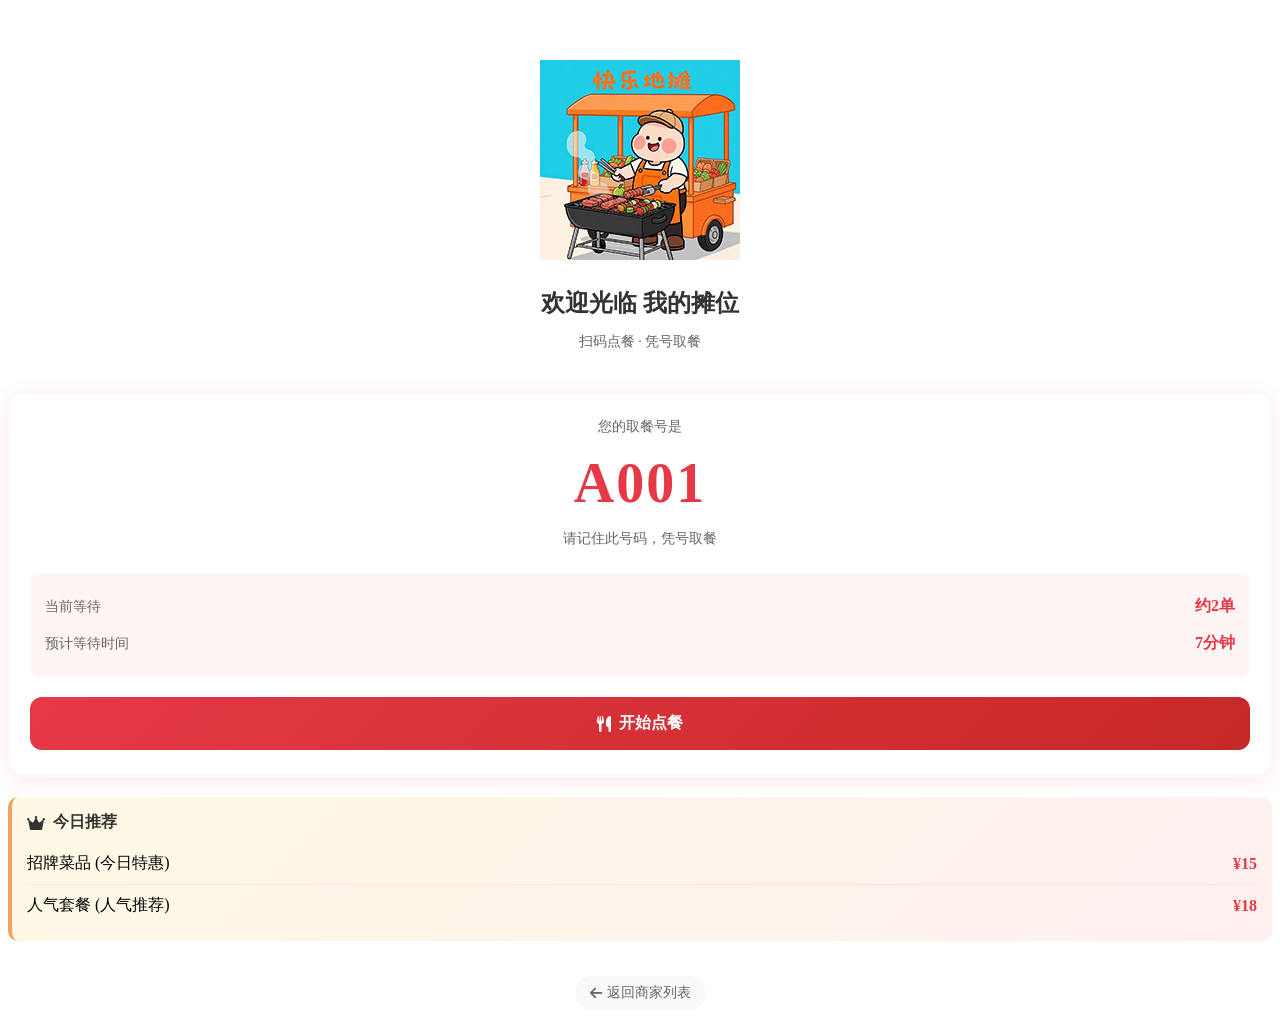
==== commit de1d1bc0: "Update index.html" ====
--- a/index.html
+++ b/index.html
@@ -1,4 +1,4 @@
-﻿<!DOCTYPE html>
+<!DOCTYPE html>
 <html lang="zh-CN">
 <head>
     <meta charset="UTF-8">
@@ -2568,4 +2568,4 @@
     }
     </script>
 </body>
-</html>+</html>
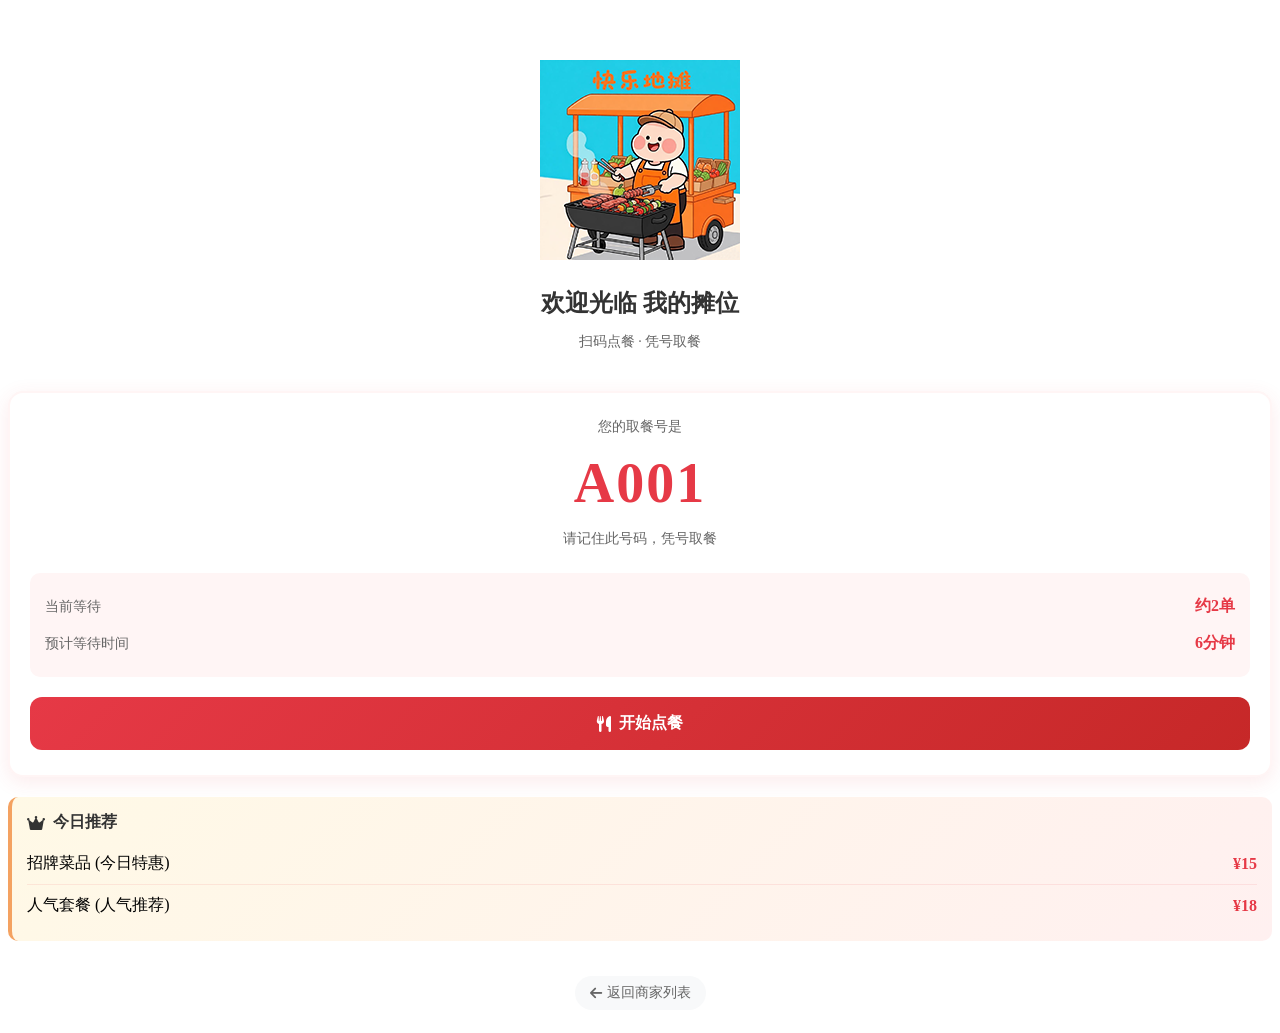
==== commit a3b8487d: "Update index.html" ====
--- a/index.html
+++ b/index.html
@@ -976,7 +976,7 @@
             
             <div class="payment-area">
                 <div class="payment-title">扫码支付</div>
-                <div class="payment-tip">请选择支付方式并扫描下方二维码</div>
+                <div class="payment-tip">请提交订单后扫描摊位前二维码</div>
                 
                 <!-- 收款码错误提示（新增） -->
                 <div id="qrErrorContainer" style="display: none;">
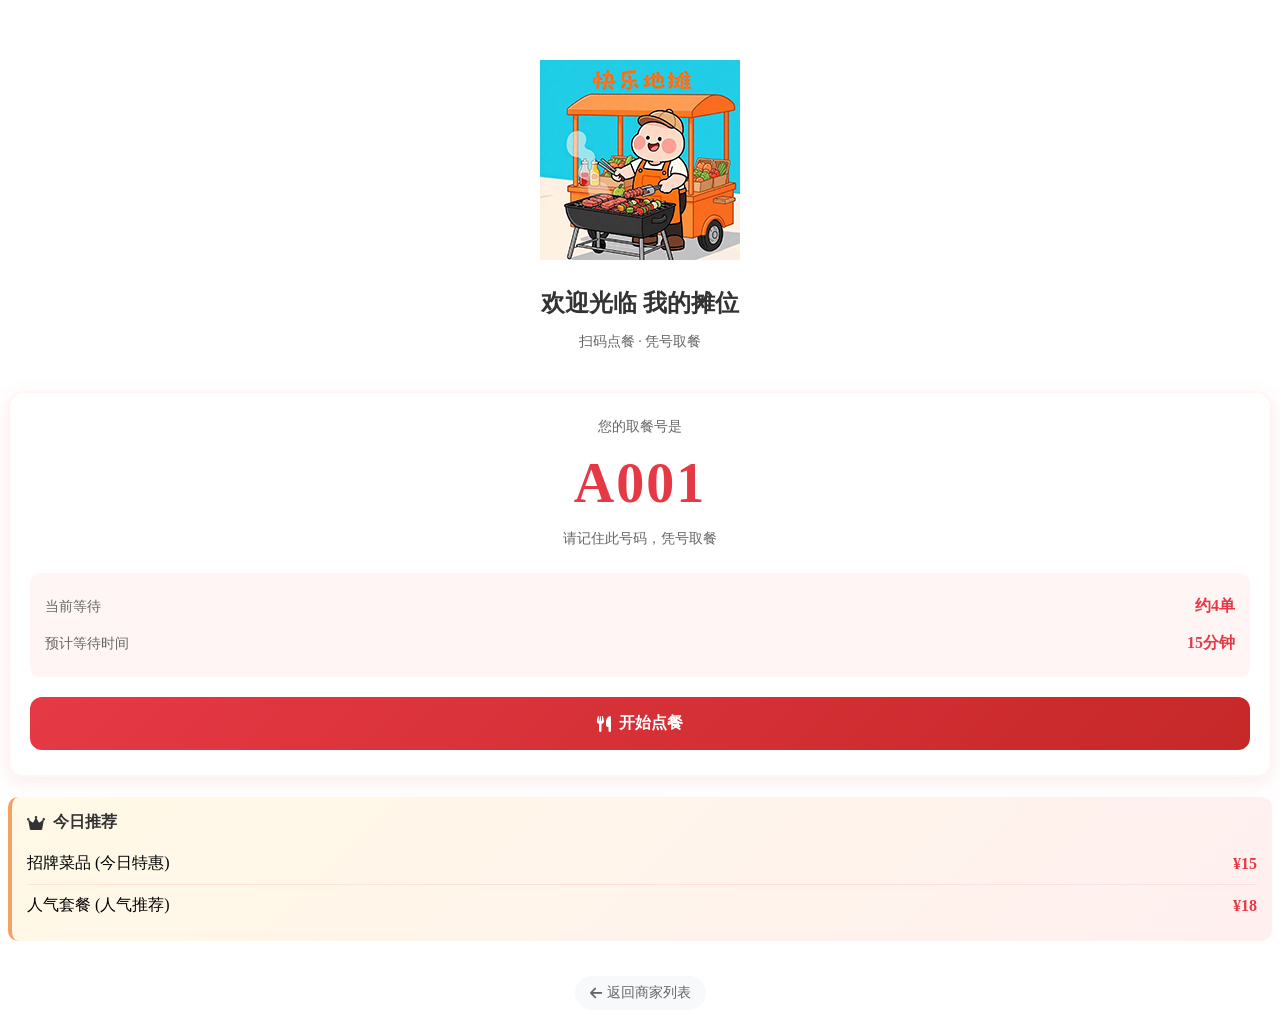
==== commit 1eb487ec: "Update index.html" ====
--- a/index.html
+++ b/index.html
@@ -231,6 +231,7 @@
             gap: 15px;
         }
         
+        /* 修复：将数量控制器移到菜品名称后面，避免底部结算栏遮挡 */
         .dish-card {
             background: white;
             border-radius: 12px;
@@ -239,6 +240,7 @@
             gap: 15px;
             box-shadow: 0 2px 10px rgba(0,0,0,0.05);
             transition: transform 0.2s;
+            align-items: center; /* 垂直居中 */
         }
         
         .dish-card:hover {
@@ -259,26 +261,40 @@
         
         .dish-details {
             flex: 1;
+            display: flex;
+            flex-wrap: wrap;        /* 允许换行 */
+            align-items: center;    /* 垂直居中 */
+            gap: 10px 15px;         /* 间距，适应小屏幕 */
         }
         
         .dish-name {
             font-weight: 600;
             font-size: 15px;
             color: var(--dark-text);
-            margin-bottom: 5px;
+            white-space: nowrap;    /* 防止名称换行 */
         }
         
         .dish-price {
             color: var(--primary-color);
             font-size: 16px;
             font-weight: 600;
-            margin-bottom: 10px;
+            margin-right: auto;      /* 将价格和后面的操作推开 */
+        }
+        
+        /* 新的布局：菜品信息区域，名称和价格可以并排 */
+        .dish-info-row {
+            display: flex;
+            align-items: center;
+            gap: 12px;
+            flex-wrap: wrap;
         }
         
         .dish-actions {
             display: flex;
             align-items: center;
             gap: 10px;
+            margin-left: auto;       /* 靠右对齐，但因为有价格在左侧，这里可保留 */
+            flex-shrink: 0;
         }
         
         .quantity-btn {
@@ -1833,7 +1849,7 @@
         loadDishes(category === '全部' ? null : category);
     }
     
-    // 加载菜品
+    // 加载菜品（修改：数量控制器移到名称后面）
     function loadDishes(category = null) {
         const dishesContainer = document.getElementById('dishesContainer');
         if (!dishesContainer) return;
@@ -1843,7 +1859,7 @@
             ? window._dishesData.filter(dish => dish.category === category)
             : window._dishesData;
         
-        // 生成菜品HTML
+        // 生成菜品HTML - 修复：将数量控制器放在名称和价格的同一行，紧跟在价格后面
         dishesContainer.innerHTML = filteredDishes.map(dish => {
             const cartItem = window._cart.find(item => item.id === dish.id);
             const quantity = cartItem ? cartItem.quantity : 0;
@@ -1852,16 +1868,18 @@
             <div class="dish-card">
                 <div class="dish-emoji">${dish.emoji}</div>
                 <div class="dish-details">
-                    <div class="dish-name">${dish.name}</div>
-                    <div class="dish-price">¥${dish.price}</div>
-                    <div class="dish-actions">
-                        <button class="quantity-btn" onclick="decreaseQuantity(${dish.id})" ${quantity === 0 ? 'disabled style="opacity:0.3"' : ''}>
-                            <i class="fas fa-minus"></i>
-                        </button>
-                        <span class="dish-quantity">${quantity}</span>
-                        <button class="quantity-btn" onclick="increaseQuantity(${dish.id})">
-                            <i class="fas fa-plus"></i>
-                        </button>
+                    <div class="dish-info-row" style="display: flex; align-items: center; flex-wrap: wrap; gap: 8px; width: 100%;">
+                        <span class="dish-name">${dish.name}</span>
+                        <span class="dish-price">¥${dish.price}</span>
+                        <div class="dish-actions" style="display: flex; align-items: center; gap: 8px; margin-left: auto;">
+                            <button class="quantity-btn" onclick="decreaseQuantity(${dish.id})" ${quantity === 0 ? 'disabled style="opacity:0.3"' : ''}>
+                                <i class="fas fa-minus"></i>
+                            </button>
+                            <span class="dish-quantity">${quantity}</span>
+                            <button class="quantity-btn" onclick="increaseQuantity(${dish.id})">
+                                <i class="fas fa-plus"></i>
+                            </button>
+                        </div>
                     </div>
                 </div>
             </div>
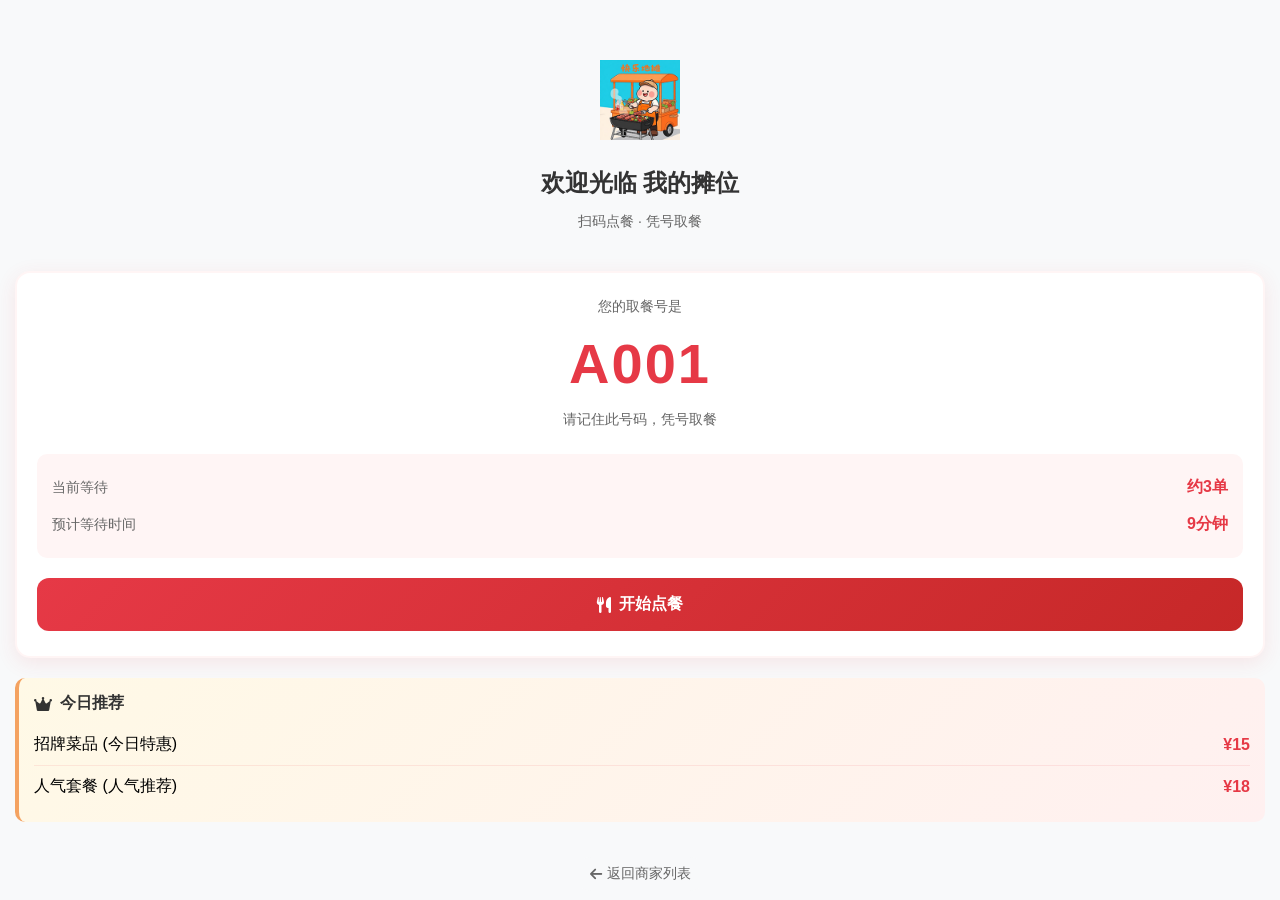
==== commit 7b1bec0f: "Update print statement from 'Hello' to 'Goodbye'" ====
--- a/index.html
+++ b/index.html
@@ -2,7 +2,7 @@
 <html lang="zh-CN">
 <head>
     <meta charset="UTF-8">
-    <meta name="viewport" content="width=device-width, initial-scale=1.0">
+    <meta name="viewport" content="width=device-width, initial-scale=1.0, maximum-scale=1.0, user-scalable=no">
     <title>我的摊位 - 扫码点餐</title>
     <link rel="stylesheet" href="https://cdnjs.cloudflare.com/ajax/libs/font-awesome/6.0.0/css/all.min.css">
     <!-- 商家配置文件 -->
@@ -17,6 +17,57 @@
             --light-text: #666666;
         }
         
+        /* 全局样式修复 */
+        * {
+            box-sizing: border-box;
+        }
+        
+        html, body {
+            margin: 0;
+            padding: 0;
+            height: 100%;
+            overflow: hidden; /* 防止body滚动 */
+        }
+        
+        body {
+            font-family: -apple-system, BlinkMacSystemFont, 'Segoe UI', Roboto, Helvetica, Arial, sans-serif;
+            background-color: #f8f9fa;
+            height: 100%;
+            overflow: hidden;
+            position: fixed;
+            width: 100%;
+        }
+        
+        /* 页面容器 */
+        .page {
+            position: absolute;
+            top: 0;
+            left: 0;
+            right: 0;
+            bottom: 0;
+            overflow-y: auto;
+            -webkit-overflow-scrolling: touch;
+            background-color: #f8f9fa;
+            padding-bottom: 0;
+        }
+        
+        /* 菜单页面特殊处理 - 需要为固定底部栏留出空间 */
+        #menuPage {
+            display: flex;
+            flex-direction: column;
+            height: 100%;
+            overflow: hidden;
+            padding-bottom: 0;
+        }
+        
+        /* 菜单页面的主要内容区域 */
+        .menu-content {
+            flex: 1;
+            overflow-y: auto;
+            -webkit-overflow-scrolling: touch;
+            padding-bottom: 80px; /* 为底部结算栏留出空间 */
+        }
+        
         .logo-container {
             text-align: center;
             margin: 60px 0 40px;
@@ -147,10 +198,8 @@
             align-items: center;
             padding: 15px;
             background: white;
-            position: sticky;
-            top: 0;
-            z-index: 100;
             border-bottom: 1px solid #f0f0f0;
+            flex-shrink: 0;
         }
         
         .back-btn {
@@ -207,6 +256,7 @@
             background: white;
             gap: 8px;
             border-bottom: 1px solid #f0f0f0;
+            flex-shrink: 0;
         }
         
         .category-tab {
@@ -231,7 +281,6 @@
             gap: 15px;
         }
         
-        /* 修复：将数量控制器移到菜品名称后面，避免底部结算栏遮挡 */
         .dish-card {
             background: white;
             border-radius: 12px;
@@ -240,7 +289,6 @@
             gap: 15px;
             box-shadow: 0 2px 10px rgba(0,0,0,0.05);
             transition: transform 0.2s;
-            align-items: center; /* 垂直居中 */
         }
         
         .dish-card:hover {
@@ -262,44 +310,41 @@
         .dish-details {
             flex: 1;
             display: flex;
-            flex-wrap: wrap;        /* 允许换行 */
-            align-items: center;    /* 垂直居中 */
-            gap: 10px 15px;         /* 间距，适应小屏幕 */
+            flex-direction: column;
+            justify-content: center;
+        }
+        
+        .dish-info-row {
+            display: flex;
+            align-items: center;
+            flex-wrap: wrap;
+            gap: 8px;
+            width: 100%;
         }
         
         .dish-name {
             font-weight: 600;
-            font-size: 15px;
+            font-size: 16px;
             color: var(--dark-text);
-            white-space: nowrap;    /* 防止名称换行 */
         }
         
         .dish-price {
             color: var(--primary-color);
             font-size: 16px;
             font-weight: 600;
-            margin-right: auto;      /* 将价格和后面的操作推开 */
-        }
-        
-        /* 新的布局：菜品信息区域，名称和价格可以并排 */
-        .dish-info-row {
-            display: flex;
-            align-items: center;
-            gap: 12px;
-            flex-wrap: wrap;
+            margin-right: 8px;
         }
         
         .dish-actions {
             display: flex;
             align-items: center;
             gap: 10px;
-            margin-left: auto;       /* 靠右对齐，但因为有价格在左侧，这里可保留 */
-            flex-shrink: 0;
+            margin-left: auto;
         }
         
         .quantity-btn {
-            width: 28px;
-            height: 28px;
+            width: 32px;
+            height: 32px;
             border: 1px solid #e0e0e0;
             border-radius: 50%;
             background: white;
@@ -308,18 +353,27 @@
             justify-content: center;
             cursor: pointer;
             color: var(--light-text);
+            font-size: 14px;
         }
         
         .quantity-btn:active {
             transform: scale(0.95);
+            background: #f5f5f5;
+        }
+        
+        .quantity-btn:disabled {
+            opacity: 0.3;
+            cursor: not-allowed;
         }
         
         .dish-quantity {
             min-width: 30px;
             text-align: center;
             font-weight: 600;
-        }
-        
+            font-size: 16px;
+        }
+        
+        /* 底部购物车栏 - 固定在底部 */
         .bottom-cart-bar {
             position: fixed;
             bottom: 0;
@@ -332,6 +386,8 @@
             z-index: 1000;
             max-width: 500px;
             margin: 0 auto;
+            transform: translateZ(0);
+            -webkit-transform: translateZ(0);
         }
         
         .cart-summary {
@@ -753,7 +809,7 @@
             color: #333;
         }
         
-        /* 支付方式按钮样式（新增） */
+        /* 支付方式按钮样式 */
         .payment-methods {
             display: flex;
             gap: 10px;
@@ -792,17 +848,17 @@
         
         /* 微信支付按钮特殊样式 */
         .payment-method-btn:nth-child(1).active {
-            background: #07C160; /* 微信绿色 */
+            background: #07C160;
             border-color: #07C160;
         }
         
         /* 支付宝支付按钮特殊样式 */
         .payment-method-btn:nth-child(2).active {
-            background: #00A0E9; /* 支付宝蓝色 */
+            background: #00A0E9;
             border-color: #00A0E9;
         }
         
-        /* 新增：收款码错误提示样式 */
+        /* 收款码错误提示样式 */
         .qr-error-message {
             text-align: center;
             padding: 30px 20px;
@@ -836,13 +892,13 @@
     <div id="sequencePage" class="page">
         <div class="logo-container">
             <div class="logo-icon">
-                <img src="images/logo.png" alt="我的摊位" class="logo-image">
+                <img src="images/logo.png" alt="我的摊位" class="logo-image" style="max-width: 80px;">
             </div>
             <h1>欢迎光临</h1>
             <p class="subtitle">扫码点餐 · 凭号取餐</p>
         </div>
         
-        <div class="sequence-card">
+        <div class="sequence-card" style="margin: 0 15px 20px;">
             <div style="font-size: 14px; color: var(--light-text);">
                 您的取餐号是
             </div>
@@ -867,7 +923,7 @@
             </button>
         </div>
         
-        <div class="smart-recommend">
+        <div class="smart-recommend" style="margin: 0 15px 20px;">
             <div class="recommend-title">
                 <i class="fas fa-crown"></i> 今日推荐
             </div>
@@ -887,7 +943,7 @@
         </div>
     </div>
 
-    <!-- 菜单页面 -->
+    <!-- 菜单页面 - 使用flex布局修复滚动问题 -->
     <div id="menuPage" class="page hidden">
         <div class="menu-header">
             <button class="back-btn" onclick="backToSequence()">
@@ -908,9 +964,11 @@
             <!-- 动态生成 -->
         </div>
 
-        <!-- 菜品列表 -->
-        <div class="dishes-container" id="dishesContainer">
-            <!-- 动态生成 -->
+        <!-- 可滚动的菜品内容区域 -->
+        <div class="menu-content" id="menuContent">
+            <div class="dishes-container" id="dishesContainer">
+                <!-- 动态生成 -->
+            </div>
         </div>
 
         <!-- 底部购物车栏 -->
@@ -992,15 +1050,15 @@
             
             <div class="payment-area">
                 <div class="payment-title">扫码支付</div>
-                <div class="payment-tip">请提交订单后扫描摊位前二维码</div>
-                
-                <!-- 收款码错误提示（新增） -->
+                <div class="payment-tip">请选择支付方式并扫描下方二维码</div>
+                
+                <!-- 收款码错误提示 -->
                 <div id="qrErrorContainer" style="display: none;">
                     <!-- 动态生成错误信息 -->
                 </div>
                 
-                <!-- 支付方式选择（新增） -->
-                <div class="payment-methods" id="paymentMethods" style="display: none; flex; gap: 10px; margin-bottom: 20px; justify-content: center;">
+                <!-- 支付方式选择 -->
+                <div class="payment-methods" id="paymentMethods" style="display: none;">
                     <button class="payment-method-btn active" id="paymentMethodWechat" onclick="switchPaymentMethod('wechat')">
                         <i class="fab fa-weixin"></i> 微信支付
                     </button>
@@ -1083,64 +1141,12 @@
     // 全局变量和配置
     // ============================================
     window._cart = [];
-    window._dishesData = []; // 将在初始化时从商家配置加载
-    window.currentShopId = ''; // 当前商家ID
-    window.currentShopConfig = null; // 当前商家配置
-    window.shopPaymentQR = null; // 商家收款码配置
-    window.currentPaymentMethod = 'wechat'; // 当前支付方式
+    window._dishesData = [];
+    window.currentShopId = '';
+    window.currentShopConfig = null;
+    window.shopPaymentQR = null;
+    window.currentPaymentMethod = 'wechat';
 
-// ============================================
-// 从Supabase动态加载商家菜品
-// ============================================
-async function loadShopDishesFromSupabase(shopId) {
-    try {
-        console.log('📋 从Supabase加载商家菜品，商家ID:', shopId);
-        
-        // 检查Supabase是否已连接
-        if (!window.supabaseClient || !window.isCloudConnected) {
-            console.log('📝 Supabase未连接，使用默认菜品');
-            return null;
-        }
-        
-        // 从Supabase加载商家的菜品
-        const { data: dishes, error } = await window.supabaseClient
-            .from('dishes')
-            .select('*')
-            .eq('tenant_id', shopId)
-            .eq('is_active', true)
-            .order('sort_order', { ascending: true });
-        
-        if (error) {
-            console.error('❌ 从Supabase加载菜品失败:', error);
-            return null;
-        }
-        
-        if (dishes && dishes.length > 0) {
-            console.log('✅ 从Supabase加载到菜品:', dishes.length, '个');
-            
-            // 转换数据格式
-            const formattedDishes = dishes.map(dish => ({
-                id: dish.id,
-                name: dish.name,
-                price: parseFloat(dish.price),
-                emoji: dish.emoji || '🍽️',
-                category: dish.category || '未分类',
-                tags: dish.tags || [],
-                description: dish.description || ''
-            }));
-            
-            return formattedDishes;
-        }
-        
-        console.log('📝 Supabase中没有找到菜品');
-        return null;
-        
-    } catch (error) {
-        console.error('❌ 加载菜品异常:', error);
-        return null;
-    }
-}
-    
     // Supabase配置
     const SUPABASE_URL = 'https://slonbvmhsxqgpoodwazj.supabase.co';
     const SUPABASE_ANON_KEY = 'eyJhbGciOiJIUzI1NiIsInR5cCI6IkpXVCJ9.eyJpc3MiOiJzdXBhYmFzZSIsInJlZiI6InNsb25idm1oc3hxZ3Bvb2R3YXpqIiwicm9sZSI6ImFub24iLCJpYXQiOjE3NjkwMzMyNjQsImV4cCI6MjA4NDYwOTI2NH0.YLZqdnZl1vDTOrT6bzi2ulN1BGRxKGyW30AuccuWJq4';
@@ -1158,98 +1164,141 @@
     window.orderStatusInterval = null;
     
     // ============================================
-// 初始化函数 - 多商家支持
-// ============================================
-document.addEventListener('DOMContentLoaded', async function() {
-    console.log('🚀 系统初始化...');
-    
-    // 1. 获取当前商家配置
-    window.currentShopId = getCurrentShopId();
-    window.currentShopConfig = getCurrentShopConfig();
-    
-    console.log('🏪 当前商家:', window.currentShopConfig.name, 'ID:', window.currentShopId);
-    
-    // 2. 更新页面主题
-    updateThemeForShop(window.currentShopConfig);
-    
-    // 3. 初始化Supabase连接
-    await initSupabaseConnection();
-    
-    // 4. 🔥 新增：获取商家收款码配置（如果已连接云端）
-    if (window.isCloudConnected) {
-        await fetchShopPaymentQR();
-    }
-    
-    // 5. 生成顺序号
-    await generateSequenceNumber();
-    
-    // 6. 动态加载菜品（优先从Supabase加载）
-    await loadShopDishes();
-    
-    // 7. 初始化菜品分类
-    initCategories();
-    
-    // 8. 加载菜品显示
-    loadDishes();
-    
-    // 9. 加载推荐菜品（从Supabase）- 优先加载
-    await loadRecommendations();
-    
-    // 10. 更新等待信息
-    updateWaitingInfo();
-    
-    console.log('✅ 系统初始化完成');
-});
+    // 从Supabase动态加载商家菜品
+    // ============================================
+    async function loadShopDishesFromSupabase(shopId) {
+        try {
+            console.log('📋 从Supabase加载商家菜品，商家ID:', shopId);
+            
+            if (!window.supabaseClient || !window.isCloudConnected) {
+                console.log('📝 Supabase未连接，使用默认菜品');
+                return null;
+            }
+            
+            const { data: dishes, error } = await window.supabaseClient
+                .from('dishes')
+                .select('*')
+                .eq('tenant_id', shopId)
+                .eq('is_active', true)
+                .order('sort_order', { ascending: true });
+            
+            if (error) {
+                console.error('❌ 从Supabase加载菜品失败:', error);
+                return null;
+            }
+            
+            if (dishes && dishes.length > 0) {
+                console.log('✅ 从Supabase加载到菜品:', dishes.length, '个');
+                
+                const formattedDishes = dishes.map(dish => ({
+                    id: dish.id,
+                    name: dish.name,
+                    price: parseFloat(dish.price),
+                    emoji: dish.emoji || '🍽️',
+                    category: dish.category || '未分类',
+                    tags: dish.tags || [],
+                    description: dish.description || ''
+                }));
+                
+                return formattedDishes;
+            }
+            
+            console.log('📝 Supabase中没有找到菜品');
+            return null;
+            
+        } catch (error) {
+            console.error('❌ 加载菜品异常:', error);
+            return null;
+        }
+    }
+    
+    // ============================================
+    // 初始化函数
+    // ============================================
+    document.addEventListener('DOMContentLoaded', async function() {
+        console.log('🚀 系统初始化...');
+        
+        // 1. 获取当前商家配置
+        window.currentShopId = getCurrentShopId();
+        window.currentShopConfig = getCurrentShopConfig();
+        
+        console.log('🏪 当前商家:', window.currentShopConfig.name, 'ID:', window.currentShopId);
+        
+        // 2. 更新页面主题
+        updateThemeForShop(window.currentShopConfig);
+        
+        // 3. 初始化Supabase连接
+        await initSupabaseConnection();
+        
+        // 4. 获取商家收款码配置
+        if (window.isCloudConnected) {
+            await fetchShopPaymentQR();
+        }
+        
+        // 5. 生成顺序号
+        await generateSequenceNumber();
+        
+        // 6. 动态加载菜品
+        await loadShopDishes();
+        
+        // 7. 初始化菜品分类
+        initCategories();
+        
+        // 8. 加载菜品显示
+        loadDishes();
+        
+        // 9. 加载推荐菜品
+        await loadRecommendations();
+        
+        // 10. 更新等待信息
+        updateWaitingInfo();
+        
+        console.log('✅ 系统初始化完成');
+    });
 
-// ============================================
-// 获取商家收款码配置（新增函数）
-// ============================================
-async function fetchShopPaymentQR() {
-    try {
-        if (!window.supabaseClient || !window.isCloudConnected || !window.currentShopId) {
-            console.log('📝 无法获取收款码：未连接云端或无商家ID');
+    // ============================================
+    // 获取商家收款码配置
+    // ============================================
+    async function fetchShopPaymentQR() {
+        try {
+            if (!window.supabaseClient || !window.isCloudConnected || !window.currentShopId) {
+                console.log('📝 无法获取收款码：未连接云端或无商家ID');
+                window.shopPaymentQR = null;
+                return;
+            }
+            
+            console.log('📱 获取商家收款码配置，商家ID:', window.currentShopId);
+            
+            const { data: shopData, error } = await window.supabaseClient
+                .from('shops')
+                .select('wechat_qr_url, alipay_qr_url, name')
+                .eq('tenant_id', window.currentShopId)
+                .single();
+            
+            if (error) {
+                console.warn('⚠️ 获取商家收款码失败:', error.message);
+                window.shopPaymentQR = null;
+                return;
+            }
+            
+            if (shopData) {
+                console.log('✅ 获取到商家收款码配置');
+                
+                window.shopPaymentQR = {
+                    wechat: shopData.wechat_qr_url,
+                    alipay: shopData.alipay_qr_url,
+                    shopName: shopData.name
+                };
+            } else {
+                console.log('📝 商家未配置收款码');
+                window.shopPaymentQR = null;
+            }
+            
+        } catch (error) {
+            console.error('❌ 获取收款码配置异常:', error);
             window.shopPaymentQR = null;
-            return;
-        }
-        
-        console.log('📱 获取商家收款码配置，商家ID:', window.currentShopId);
-        
-        // 从Supabase的shops表获取商家配置
-        const { data: shopData, error } = await window.supabaseClient
-            .from('shops')
-            .select('wechat_qr_url, alipay_qr_url, name')
-            .eq('tenant_id', window.currentShopId)
-            .single();
-        
-        if (error) {
-            console.warn('⚠️ 获取商家收款码失败:', error.message);
-            console.log('错误详情:', error);
-            window.shopPaymentQR = null;
-            return;
-        }
-        
-        if (shopData) {
-            console.log('✅ 获取到商家收款码配置:', {
-                微信收款码: shopData.wechat_qr_url,
-                支付宝收款码: shopData.alipay_qr_url
-            });
-            
-            // 保存到全局变量中
-            window.shopPaymentQR = {
-                wechat: shopData.wechat_qr_url,
-                alipay: shopData.alipay_qr_url,
-                shopName: shopData.name
-            };
-        } else {
-            console.log('📝 商家未配置收款码');
-            window.shopPaymentQR = null;
-        }
-        
-    } catch (error) {
-        console.error('❌ 获取收款码配置异常:', error);
-        window.shopPaymentQR = null;
-    }
-}
+        }
+    }
     
     // ============================================
     // 动态加载商家菜品
@@ -1258,20 +1307,16 @@
         try {
             console.log('🍽️ 开始加载商家菜品...');
             
-            // 先尝试从Supabase加载
             const supabaseDishes = await loadShopDishesFromSupabase(window.currentShopId);
             
             if (supabaseDishes && supabaseDishes.length > 0) {
-                // 使用Supabase中的菜品数据
                 window._dishesData = supabaseDishes;
                 console.log('✅ 使用Supabase菜品数据:', supabaseDishes.length, '个菜品');
             } else {
-                // 如果Supabase没有数据，使用商家配置中的菜品
                 window._dishesData = window.currentShopConfig.dishes || [];
                 console.log('📝 使用商家配置中的菜品数据:', window._dishesData.length, '个菜品');
             }
             
-            // 如果没有菜品，显示提示
             if (window._dishesData.length === 0) {
                 console.warn('⚠️ 没有找到任何菜品数据');
                 showToast('当前商家暂无菜品', 'warning');
@@ -1279,58 +1324,97 @@
             
         } catch (error) {
             console.error('❌ 加载菜品失败:', error);
-            
-            // 出错时使用商家配置中的菜品
             window._dishesData = window.currentShopConfig.dishes || [];
-            console.log('📝 出错时使用商家配置中的菜品数据:', window._dishesData.length, '个菜品');
         }
     }
     
     // ============================================
-    // 生成顺序号（从云端获取）- 多商家支持
+    // 生成顺序号
     // ============================================
     async function generateSequenceNumber() {
-    try {
-        console.log('🎫 开始生成取餐码，商家:', window.currentShopId);
-        
-        if (window.supabaseClient && window.isCloudConnected) {
-            console.log('🌐 从云端获取取餐码配置...');
-            
-            // 获取前缀 - 根据当前商家过滤
-            const [prefixResult, counterResult] = await Promise.all([
-                window.supabaseClient
-                    .from('settings')
-                    .select('setting_value')
-                    .eq('setting_key', 'sequence_prefix')
-                    .eq('tenant_id', window.currentShopId)
-                    .maybeSingle(),
-                
-                window.supabaseClient
-                    .from('settings')
-                    .select('setting_value')
-                    .eq('setting_key', 'sequence_counter')
-                    .eq('tenant_id', window.currentShopId)
-                    .maybeSingle()
-            ]);
-            
-            // 🔥 如果前缀不是A-Z，自动修正为A
-            let prefix = prefixResult.data?.setting_value || 'A';
-            if (!/^[A-Z]$/.test(prefix)) {
-                prefix = 'A';
-                console.log('⚠️ 前缀格式不正确，自动修正为 A');
-            }
-            
-            window.sequencePrefix = prefix;
-            window.sequenceCounter = parseInt(counterResult.data?.setting_value) || 1;
-            
-            console.log('✅ 从云端获取配置（商家:', window.currentShopId, '）:', {
-                prefix: window.sequencePrefix,
-                counter: window.sequenceCounter
-            });
-            
-        } else {
-            console.log('📝 使用本地配置（商家:', window.currentShopId, '）');
-            // 从本地存储获取（按商家区分）
+        try {
+            console.log('🎫 开始生成取餐码，商家:', window.currentShopId);
+            
+            if (window.supabaseClient && window.isCloudConnected) {
+                console.log('🌐 从云端获取取餐码配置...');
+                
+                const [prefixResult, counterResult] = await Promise.all([
+                    window.supabaseClient
+                        .from('settings')
+                        .select('setting_value')
+                        .eq('setting_key', 'sequence_prefix')
+                        .eq('tenant_id', window.currentShopId)
+                        .maybeSingle(),
+                    
+                    window.supabaseClient
+                        .from('settings')
+                        .select('setting_value')
+                        .eq('setting_key', 'sequence_counter')
+                        .eq('tenant_id', window.currentShopId)
+                        .maybeSingle()
+                ]);
+                
+                let prefix = prefixResult.data?.setting_value || 'A';
+                if (!/^[A-Z]$/.test(prefix)) {
+                    prefix = 'A';
+                }
+                
+                window.sequencePrefix = prefix;
+                window.sequenceCounter = parseInt(counterResult.data?.setting_value) || 1;
+                
+            } else {
+                console.log('📝 使用本地配置');
+                const savedCounter = localStorage.getItem(`${window.currentShopId}_sequenceCounter`);
+                const savedPrefix = localStorage.getItem(`${window.currentShopId}_sequencePrefix`) || 'A';
+                
+                if (savedCounter) {
+                    window.sequenceCounter = parseInt(savedCounter);
+                    window.sequencePrefix = /^[A-Z]$/.test(savedPrefix) ? savedPrefix : 'A';
+                } else {
+                    window.sequencePrefix = 'A';
+                    window.sequenceCounter = 1;
+                }
+            }
+            
+            if (window.sequenceCounter > 999) {
+                const nextChar = String.fromCharCode(window.sequencePrefix.charCodeAt(0) + 1);
+                window.sequencePrefix = /^[A-Z]$/.test(nextChar) ? nextChar : 'A';
+                window.sequenceCounter = 1;
+            }
+            
+            window.sequenceNumber = window.sequencePrefix + 
+                window.sequenceCounter.toString().padStart(3, '0');
+            
+            console.log('🎫 生成的顺序号:', window.sequenceNumber);
+            
+            const nextCounter = window.sequenceCounter + 1;
+            
+            if (window.supabaseClient && window.isCloudConnected) {
+                try {
+                    await window.supabaseClient
+                        .from('settings')
+                        .update({ 
+                            setting_value: nextCounter.toString(),
+                            updated_at: new Date().toISOString()
+                        })
+                        .eq('setting_key', 'sequence_counter')
+                        .eq('tenant_id', window.currentShopId);
+                } catch (updateError) {
+                    localStorage.setItem(`${window.currentShopId}_sequenceCounter`, nextCounter.toString());
+                    localStorage.setItem(`${window.currentShopId}_sequencePrefix`, window.sequencePrefix);
+                }
+            } else {
+                localStorage.setItem(`${window.currentShopId}_sequenceCounter`, nextCounter.toString());
+                localStorage.setItem(`${window.currentShopId}_sequencePrefix`, window.sequencePrefix);
+            }
+            
+            window.sequenceCounter = nextCounter;
+            
+            updateSequenceNumberDisplay();
+            
+        } catch (error) {
+            console.error('❌ 生成顺序号失败:', error);
+            
             const savedCounter = localStorage.getItem(`${window.currentShopId}_sequenceCounter`);
             const savedPrefix = localStorage.getItem(`${window.currentShopId}_sequencePrefix`) || 'A';
             
@@ -1341,98 +1425,25 @@
                 window.sequencePrefix = 'A';
                 window.sequenceCounter = 1;
             }
-        }
-        
-        // 如果超过999，递增前缀，重置计数器
-        if (window.sequenceCounter > 999) {
-            const nextChar = String.fromCharCode(window.sequencePrefix.charCodeAt(0) + 1);
-            window.sequencePrefix = /^[A-Z]$/.test(nextChar) ? nextChar : 'A';
-            window.sequenceCounter = 1;
-        }
-        
-        // 生成顺序号
-        window.sequenceNumber = window.sequencePrefix + 
-            window.sequenceCounter.toString().padStart(3, '0');
-        
-        console.log('🎫 生成的顺序号（商家:', window.currentShopId, '）:', window.sequenceNumber);
-        
-        // 递增计数器并保存
-        const nextCounter = window.sequenceCounter + 1;
-        
-        if (window.supabaseClient && window.isCloudConnected) {
-            try {
-                // 更新云端计数器 - 确保按商家更新
-                const { error: updateError } = await window.supabaseClient
-                    .from('settings')
-                    .update({ 
-                        setting_value: nextCounter.toString(),
-                        updated_at: new Date().toISOString()
-                    })
-                    .eq('setting_key', 'sequence_counter')
-                    .eq('tenant_id', window.currentShopId);
-                
-                if (updateError) {
-                    console.warn('云端计数器更新失败:', updateError.message);
-                    // 回退到本地存储
-                    localStorage.setItem(`${window.currentShopId}_sequenceCounter`, nextCounter.toString());
-                    localStorage.setItem(`${window.currentShopId}_sequencePrefix`, window.sequencePrefix);
-                } else {
-                    console.log('✅ 云端计数器已更新（商家:', window.currentShopId, '）:', nextCounter);
-                }
-            } catch (updateError) {
-                console.error('更新云端计数器异常:', updateError);
-                // 回退到本地存储
-                localStorage.setItem(`${window.currentShopId}_sequenceCounter`, nextCounter.toString());
-                localStorage.setItem(`${window.currentShopId}_sequencePrefix`, window.sequencePrefix);
-            }
-        } else {
-            // 本地模式
-            localStorage.setItem(`${window.currentShopId}_sequenceCounter`, nextCounter.toString());
+            
+            window.sequenceNumber = window.sequencePrefix + 
+                window.sequenceCounter.toString().padStart(3, '0');
+                
+            window.sequenceCounter++;
+            localStorage.setItem(`${window.currentShopId}_sequenceCounter`, window.sequenceCounter.toString());
             localStorage.setItem(`${window.currentShopId}_sequencePrefix`, window.sequencePrefix);
-        }
-        
-        window.sequenceCounter = nextCounter;
-        
-        // 更新所有显示顺序号的地方
-        updateSequenceNumberDisplay();
-        
-    } catch (error) {
-        console.error('❌ 生成顺序号失败:', error);
-        
-        // 紧急回退方案
-        const savedCounter = localStorage.getItem(`${window.currentShopId}_sequenceCounter`);
-        const savedPrefix = localStorage.getItem(`${window.currentShopId}_sequencePrefix`) || 'A';
-        
-        if (savedCounter) {
-            window.sequenceCounter = parseInt(savedCounter);
-            window.sequencePrefix = /^[A-Z]$/.test(savedPrefix) ? savedPrefix : 'A';
-        } else {
-            window.sequencePrefix = 'A';
-            window.sequenceCounter = 1;
-        }
-        
-        // 生成顺序号
-        window.sequenceNumber = window.sequencePrefix + 
-            window.sequenceCounter.toString().padStart(3, '0');
-            
-        // 递增计数器
-        window.sequenceCounter++;
-        localStorage.setItem(`${window.currentShopId}_sequenceCounter`, window.sequenceCounter.toString());
-        localStorage.setItem(`${window.currentShopId}_sequencePrefix`, window.sequencePrefix);
-        
-        updateSequenceNumberDisplay();
-    }
-}
+            
+            updateSequenceNumberDisplay();
+        }
+    }
     
     // ============================================
-    // 监听取餐码配置变化 - 多商家支持
+    // 设置取餐码监听
     // ============================================
     function setupSequenceWatch() {
         if (!window.supabaseClient || !window.isCloudConnected) return;
         
         try {
-            console.log('📡 启动取餐码配置监听...');
-            
             window.supabaseClient
                 .channel('settings-channel')
                 .on('postgres_changes', 
@@ -1443,22 +1454,14 @@
                         filter: 'setting_key=in.(sequence_prefix,sequence_counter)'
                     }, 
                     async (payload) => {
-                        // 只监听当前商家的配置变化
                         if (payload.new.tenant_id === window.currentShopId) {
-                            console.log('📡 检测到取餐码配置更新:', payload.new);
-                            
-                            // 重新生成取餐码
+                            console.log('📡 检测到取餐码配置更新');
                             await generateSequenceNumber();
-                            
                             showToast('✅ 取餐码已更新', 'success');
                         }
                     }
                 )
-                .subscribe((status) => {
-                    if (status === 'SUBSCRIBED') {
-                        console.log('✅ 取餐码配置监听已启动');
-                    }
-                });
+                .subscribe();
             
         } catch (error) {
             console.error('❌ 启动取餐码监听失败:', error);
@@ -1466,7 +1469,7 @@
     }
     
     // ============================================
-    // Supabase连接初始化（添加取餐码监听）
+    // Supabase连接初始化
     // ============================================
     async function initSupabaseConnection() {
         try {
@@ -1477,13 +1480,11 @@
             }
             
             window.supabaseClient = supabase.createClient(SUPABASE_URL, SUPABASE_ANON_KEY);
-            console.log('Supabase 客户端初始化成功');
-            
-            // 测试连接 - 注意：加上tenant_id条件
+            
             const { error } = await window.supabaseClient
                 .from('orders')
                 .select('*')
-                .eq('tenant_id', window.currentShopId) // 多商家支持
+                .eq('tenant_id', window.currentShopId)
                 .limit(1);
             
             if (error) {
@@ -1492,8 +1493,6 @@
             } else {
                 console.log('数据库连接测试成功');
                 window.isCloudConnected = true;
-                
-                // 🔥 启动取餐码配置监听
                 setupSequenceWatch();
             }
             
@@ -1504,25 +1503,16 @@
     }
     
     // ============================================
-    // 加载推荐菜品（从Supabase）- 多商家支持
+    // 加载推荐菜品
     // ============================================
     async function loadRecommendations() {
         try {
-            console.log('📋 加载推荐菜品...');
             const recommendContainer = document.getElementById('recommendationsList');
-            
-            if (!recommendContainer) {
-                console.error('❌ 推荐菜品容器未找到');
-                return;
-            }
-            
-            // 显示加载状态
+            if (!recommendContainer) return;
+            
             recommendContainer.innerHTML = '<div class="loading-recommend" style="text-align: center; padding: 20px; color: #999;"><i class="fas fa-spinner fa-spin"></i> 正在加载推荐菜品...</div>';
             
-            // 检查Supabase连接
             if (!window.supabaseClient || !window.isCloudConnected) {
-                console.log('📝 Supabase未连接，使用默认推荐');
-                // 使用默认推荐
                 updateRecommendationsDisplay([
                     { name: '招牌菜品', price: 15, description: '今日特惠' },
                     { name: '人气套餐', price: 18, description: '人气推荐' }
@@ -1530,19 +1520,15 @@
                 return;
             }
             
-            // 从Supabase的recommendations表获取推荐菜品 - 加上tenant_id条件
             const { data, error } = await window.supabaseClient
                 .from('recommendations')
                 .select('*')
-                .eq('tenant_id', window.currentShopId) // 多商家支持：只获取当前商家的推荐
+                .eq('tenant_id', window.currentShopId)
                 .order('sort_order', { ascending: true })
                 .limit(5);
             
             if (error) {
                 console.warn('❌ 获取推荐菜品失败:', error.message);
-                console.log('错误详情:', error);
-                
-                // 使用默认推荐
                 updateRecommendationsDisplay([
                     { name: '招牌菜品', price: 15, description: '今日特惠' },
                     { name: '人气套餐', price: 18, description: '人气推荐' }
@@ -1551,20 +1537,14 @@
             }
             
             if (data && data.length > 0) {
-                console.log('✅ 加载到推荐菜品:', data.length, '个');
-                console.log('推荐菜品数据:', data);
-                
-                // 转换数据格式
                 const recommendations = data.map(item => ({
                     name: item.name,
                     price: item.price,
                     description: item.description || '',
                     sort_order: item.sort_order || 0
                 }));
-                
                 updateRecommendationsDisplay(recommendations);
             } else {
-                console.log('📝 无推荐菜品，使用默认');
                 updateRecommendationsDisplay([
                     { name: '招牌菜品', price: 15, description: '今日特惠' },
                     { name: '人气套餐', price: 18, description: '人气推荐' }
@@ -1573,8 +1553,6 @@
             
         } catch (error) {
             console.error('❌ 加载推荐菜品异常:', error);
-            
-            // 使用默认推荐
             updateRecommendationsDisplay([
                 { name: '招牌菜品', price: 15, description: '今日特惠' },
                 { name: '人气套餐', price: 18, description: '人气推荐' }
@@ -1587,7 +1565,6 @@
         const recommendContainer = document.getElementById('recommendationsList');
         if (!recommendContainer) return;
         
-        // 清空现有推荐
         recommendContainer.innerHTML = '';
         
         if (!recommendations || recommendations.length === 0) {
@@ -1595,33 +1572,25 @@
             return;
         }
         
-        // 添加推荐菜品
         recommendations.forEach(item => {
             const recommendItem = document.createElement('div');
             recommendItem.className = 'recommend-item';
             
-            // 为推荐菜品添加点击事件
             recommendItem.onclick = function() {
-                // 尝试在菜品列表中查找匹配的菜品
                 const dish = window._dishesData.find(d => {
-                    // 检查菜品名称是否包含推荐名称（忽略空格和特殊字符）
                     const dishName = d.name.replace(/\s+/g, '');
                     const recommendName = item.name.replace(/\s+/g, '');
                     return dishName.includes(recommendName) || recommendName.includes(dishName);
                 });
                 
                 if (dish) {
-                    // 找到对应菜品，添加到购物车
                     addRecommendation(dish.name);
                     showToast(`已添加 ${item.name}`, 'success');
                 } else {
-                    // 没有找到完全匹配的菜品，尝试添加到自定义菜品
-                    console.log('未找到匹配菜品，尝试添加到自定义:', item.name);
                     addCustomRecommendation(item);
                 }
             };
             
-            // 显示名称和价格
             let displayText = item.name;
             if (item.description && item.description.trim() !== '') {
                 displayText += ` (${item.description})`;
@@ -1636,21 +1605,17 @@
         });
     }
     
-    // 添加自定义推荐菜品到购物车
+    // 添加自定义推荐菜品
     function addCustomRecommendation(item) {
-        // 生成一个临时的菜品ID（使用负数避免与现有菜品冲突）
         const tempId = -Date.now();
         
-        // 检查是否已经在购物车中
         const existingItem = window._cart.find(cartItem => 
             cartItem.name === item.name && cartItem.isCustom
         );
         
         if (existingItem) {
-            // 如果已存在，增加数量
             existingItem.quantity++;
         } else {
-            // 添加到购物车
             window._cart.push({
                 id: tempId,
                 name: item.name,
@@ -1666,151 +1631,113 @@
     }
     
     // ============================================
-// 刷新订单状态函数 - 多商家支持
-// ============================================
-async function refreshOrderStatus() {
-    try {
-        const refreshBtn = document.getElementById('refreshBtn');
-        const refreshIcon = document.getElementById('refreshIcon');
-        const orderNumber = window.currentOrderNumber;
-        
-        if (!orderNumber) {
-            console.log('❌ 未找到当前订单号');
-            showToast('请先提交订单', 'error');
-            return;
-        }
-        
-        // 显示刷新动画
-        refreshBtn.disabled = true;
-        refreshIcon.classList.add('fa-spin');
-        
-        console.log('🔄 刷新订单状态:', orderNumber);
-        
-        if (!window.supabaseClient || !window.isCloudConnected) {
-            console.log('📝 使用模拟数据');
-            // 模拟数据
-            const statuses = ['等待接单', '处理中', '已完成', '已取消'];
-            const randomStatus = statuses[Math.floor(Math.random() * 3)]; // 不包括已取消
-            const randomQueue = Math.floor(Math.random() * 5);
-            
-            document.getElementById('orderStatus').textContent = randomStatus;
-            document.getElementById('queueAhead').textContent = randomQueue + '单';
-            
-            // 计算预计取餐时间
-            const now = new Date();
-            const minutes = (randomQueue + 1) * 5; // 每单5分钟
-            const pickupTime = new Date(now.getTime() + minutes * 60000);
-            document.getElementById('pickupTime').textContent = 
-                pickupTime.getHours().toString().padStart(2, '0') + ':' + 
-                pickupTime.getMinutes().toString().padStart(2, '0');
-            
-            document.getElementById('lastStatusUpdate').textContent = new Date().toLocaleTimeString('zh-CN');
-            
-            showToast('订单状态已更新', 'success');
-        } else {
-            // 从Supabase获取当前订单状态 - 加上tenant_id条件
-            const { data: orderData, error: orderError } = await window.supabaseClient
-                .from('orders')
-                .select('status, timestamp, table')
-                .eq('order_number', orderNumber)
-                .eq('tenant_id', window.currentShopId) // 多商家支持
-                .single();
-            
-            if (orderError) {
-                console.error('❌ 获取订单状态失败:', orderError);
-                showToast('获取订单状态失败', 'error');
-            } else if (orderData) {
-                console.log('✅ 获取到订单状态:', orderData);
-                
-                // 更新订单状态
-                document.getElementById('orderStatus').textContent = orderData.status || '等待接单';
-                
-                // 🔥 获取商家端所有新订单+处理中订单数量（累加求和）- 加上tenant_id条件
-                const { data: pendingOrders, error: pendingError } = await window.supabaseClient
+    // 刷新订单状态
+    // ============================================
+    async function refreshOrderStatus() {
+        try {
+            const refreshBtn = document.getElementById('refreshBtn');
+            const refreshIcon = document.getElementById('refreshIcon');
+            const orderNumber = window.currentOrderNumber;
+            
+            if (!orderNumber) {
+                showToast('请先提交订单', 'error');
+                return;
+            }
+            
+            refreshBtn.disabled = true;
+            refreshIcon.classList.add('fa-spin');
+            
+            if (!window.supabaseClient || !window.isCloudConnected) {
+                const statuses = ['等待接单', '处理中', '已完成'];
+                const randomStatus = statuses[Math.floor(Math.random() * statuses.length)];
+                const randomQueue = Math.floor(Math.random() * 5);
+                
+                document.getElementById('orderStatus').textContent = randomStatus;
+                document.getElementById('queueAhead').textContent = randomQueue + '单';
+                
+                const now = new Date();
+                const minutes = (randomQueue + 1) * 5;
+                const pickupTime = new Date(now.getTime() + minutes * 60000);
+                document.getElementById('pickupTime').textContent = 
+                    pickupTime.getHours().toString().padStart(2, '0') + ':' + 
+                    pickupTime.getMinutes().toString().padStart(2, '0');
+                
+                document.getElementById('lastStatusUpdate').textContent = new Date().toLocaleTimeString('zh-CN');
+                
+                showToast('订单状态已更新', 'success');
+            } else {
+                const { data: orderData, error: orderError } = await window.supabaseClient
                     .from('orders')
-                    .select('*')
-                    .eq('tenant_id', window.currentShopId) // 多商家支持：只查询当前商家的订单
-                    .in('status', ['新订单', '处理中'])
-                    .order('timestamp', { ascending: true });
-                
-                if (!pendingError && pendingOrders) {
-                    // 计算前方等待订单数：所有新订单+处理中订单中，时间戳早于当前订单的数量
-                    const queueCount = pendingOrders.filter(order => 
-                        order.timestamp < orderData.timestamp && 
-                        order.order_number !== orderNumber
-                    ).length;
+                    .select('status, timestamp, table')
+                    .eq('order_number', orderNumber)
+                    .eq('tenant_id', window.currentShopId)
+                    .single();
+                
+                if (orderError) {
+                    showToast('获取订单状态失败', 'error');
+                } else if (orderData) {
+                    document.getElementById('orderStatus').textContent = orderData.status || '等待接单';
                     
-                    console.log('📊 前方等待订单计算:', {
-                        总待处理订单: pendingOrders.length,
-                        当前订单时间戳: orderData.timestamp,
-                        前方等待订单数: queueCount
-                    });
+                    const { data: pendingOrders, error: pendingError } = await window.supabaseClient
+                        .from('orders')
+                        .select('*')
+                        .eq('tenant_id', window.currentShopId)
+                        .in('status', ['新订单', '处理中'])
+                        .order('timestamp', { ascending: true });
                     
-                    document.getElementById('queueAhead').textContent = queueCount + '单';
+                    if (!pendingError && pendingOrders) {
+                        const queueCount = pendingOrders.filter(order => 
+                            order.timestamp < orderData.timestamp && 
+                            order.order_number !== orderNumber
+                        ).length;
+                        
+                        document.getElementById('queueAhead').textContent = queueCount + '单';
+                        
+                        const now = new Date();
+                        const minutes = (queueCount + 1) * 5;
+                        const pickupTime = new Date(now.getTime() + minutes * 60000);
+                        document.getElementById('pickupTime').textContent = 
+                            pickupTime.getHours().toString().padStart(2, '0') + ':' + 
+                            pickupTime.getMinutes().toString().padStart(2, '0');
+                    }
                     
-                    // 计算预计取餐时间（每单5分钟）
-                    const now = new Date();
-                    const minutes = (queueCount + 1) * 5; // 当前订单也要5分钟
-                    const pickupTime = new Date(now.getTime() + minutes * 60000);
-                    document.getElementById('pickupTime').textContent = 
-                        pickupTime.getHours().toString().padStart(2, '0') + ':' + 
-                        pickupTime.getMinutes().toString().padStart(2, '0');
-                } else {
-                    // 如果查询失败，使用默认值
-                    document.getElementById('queueAhead').textContent = '2单';
-                    const now = new Date();
-                    const pickupTime = new Date(now.getTime() + 15 * 60000);
-                    document.getElementById('pickupTime').textContent = 
-                        pickupTime.getHours().toString().padStart(2, '0') + ':' + 
-                        pickupTime.getMinutes().toString().padStart(2, '0');
-                }
-                
-                document.getElementById('lastStatusUpdate').textContent = new Date().toLocaleTimeString('zh-CN');
-                
-                // 如果订单已完成或已取消，停止自动刷新
-                if (orderData.status === '已完成' || orderData.status === '已取消') {
-                    if (window.orderStatusInterval) {
-                        clearInterval(window.orderStatusInterval);
-                        window.orderStatusInterval = null;
-                        showToast('订单已' + orderData.status + '，停止自动刷新', 'success');
+                    document.getElementById('lastStatusUpdate').textContent = new Date().toLocaleTimeString('zh-CN');
+                    
+                    if (orderData.status === '已完成' || orderData.status === '已取消') {
+                        if (window.orderStatusInterval) {
+                            clearInterval(window.orderStatusInterval);
+                            window.orderStatusInterval = null;
+                        }
                     }
-                } else {
+                    
                     showToast('订单状态已更新', 'success');
                 }
-            } else {
-                showToast('未找到订单信息', 'warning');
-            }
-        }
-        
-    } catch (error) {
-        console.error('❌ 刷新订单状态异常:', error);
-        showToast('刷新失败', 'error');
-    } finally {
-        // 恢复按钮状态
-        const refreshBtn = document.getElementById('refreshBtn');
-        const refreshIcon = document.getElementById('refreshIcon');
-        if (refreshBtn) refreshBtn.disabled = false;
-        if (refreshIcon) refreshIcon.classList.remove('fa-spin');
-    }
-}
+            }
+            
+        } catch (error) {
+            console.error('❌ 刷新订单状态异常:', error);
+            showToast('刷新失败', 'error');
+        } finally {
+            const refreshBtn = document.getElementById('refreshBtn');
+            const refreshIcon = document.getElementById('refreshIcon');
+            if (refreshBtn) refreshBtn.disabled = false;
+            if (refreshIcon) refreshIcon.classList.remove('fa-spin');
+        }
+    }
     
     // ============================================
-    // 在成功页面启动自动刷新
+    // 启动自动刷新
     // ============================================
     function startAutoRefresh() {
-        // 先执行一次刷新
         refreshOrderStatus();
         
-        // 设置定时刷新（每30秒一次）
         if (window.orderStatusInterval) {
             clearInterval(window.orderStatusInterval);
         }
         
         window.orderStatusInterval = setInterval(() => {
             refreshOrderStatus();
-        }, 30000); // 30秒
-        
-        console.log('⏰ 启动自动刷新，间隔30秒');
+        }, 30000);
     }
     
     // 更新顺序号显示
@@ -1826,7 +1753,6 @@
         const categoryTabs = document.getElementById('categoryTabs');
         if (!categoryTabs) return;
         
-        // 获取所有分类
         const categories = ['全部', ...new Set(window._dishesData.map(dish => dish.category))];
         
         categoryTabs.innerHTML = categories.map(category => 
@@ -1839,27 +1765,23 @@
     
     // 过滤菜品
     function filterDishes(category) {
-        // 更新标签状态
         document.querySelectorAll('.category-tab').forEach(tab => {
             tab.classList.remove('active');
         });
         event.target.classList.add('active');
         
-        // 加载对应分类的菜品
         loadDishes(category === '全部' ? null : category);
     }
     
-    // 加载菜品（修改：数量控制器移到名称后面）
+    // 加载菜品
     function loadDishes(category = null) {
         const dishesContainer = document.getElementById('dishesContainer');
         if (!dishesContainer) return;
         
-        // 过滤菜品
         const filteredDishes = category 
             ? window._dishesData.filter(dish => dish.category === category)
             : window._dishesData;
         
-        // 生成菜品HTML - 修复：将数量控制器放在名称和价格的同一行，紧跟在价格后面
         dishesContainer.innerHTML = filteredDishes.map(dish => {
             const cartItem = window._cart.find(item => item.id === dish.id);
             const quantity = cartItem ? cartItem.quantity : 0;
@@ -1868,11 +1790,11 @@
             <div class="dish-card">
                 <div class="dish-emoji">${dish.emoji}</div>
                 <div class="dish-details">
-                    <div class="dish-info-row" style="display: flex; align-items: center; flex-wrap: wrap; gap: 8px; width: 100%;">
+                    <div class="dish-info-row">
                         <span class="dish-name">${dish.name}</span>
                         <span class="dish-price">¥${dish.price}</span>
-                        <div class="dish-actions" style="display: flex; align-items: center; gap: 8px; margin-left: auto;">
-                            <button class="quantity-btn" onclick="decreaseQuantity(${dish.id})" ${quantity === 0 ? 'disabled style="opacity:0.3"' : ''}>
+                        <div class="dish-actions">
+                            <button class="quantity-btn" onclick="decreaseQuantity(${dish.id})" ${quantity === 0 ? 'disabled' : ''}>
                                 <i class="fas fa-minus"></i>
                             </button>
                             <span class="dish-quantity">${quantity}</span>
@@ -1905,7 +1827,7 @@
         }
         
         updateCartDisplay();
-        loadDishes(); // 刷新菜品列表
+        loadDishes();
     }
     
     // 减少菜品数量
@@ -1920,7 +1842,7 @@
         }
         
         updateCartDisplay();
-        loadDishes(); // 刷新菜品列表
+        loadDishes();
     }
     
     // 更新购物车显示
@@ -1928,23 +1850,16 @@
         const totalItems = window._cart.reduce((sum, item) => sum + item.quantity, 0);
         const totalAmount = window._cart.reduce((sum, item) => sum + (item.price * item.quantity), 0);
         
-        // 更新购物车徽章
         document.getElementById('cartBadge').textContent = totalItems;
-        
-        // 更新购物车状态
         document.getElementById('cartStatus').textContent = totalItems > 0 ? `已选 ${totalItems} 个菜品` : '未选择菜品';
-        
-        // 更新底部购物车栏
         document.getElementById('cartItemsCount').textContent = `${totalItems}个菜品`;
         document.getElementById('cartTotal').textContent = totalAmount.toFixed(2);
         
-        // 更新结账按钮状态
         const checkoutBtn = document.getElementById('checkoutBtn');
         const modalCheckoutBtn = document.getElementById('modalCheckoutBtn');
         if (checkoutBtn) checkoutBtn.disabled = totalItems === 0;
         if (modalCheckoutBtn) modalCheckoutBtn.disabled = totalItems === 0;
         
-        // 更新购物车弹窗
         updateCartModal();
     }
     
@@ -1964,17 +1879,17 @@
         }
         
         cartItems.innerHTML = window._cart.map(item => `
-            <div class="cart-item">
-                <div class="item-info">
-                    <div class="item-name">${item.name}</div>
-                    <div class="item-price">¥${item.price} × ${item.quantity}</div>
+            <div style="display: flex; justify-content: space-between; align-items: center; padding: 10px 0; border-bottom: 1px solid #f0f0f0;">
+                <div>
+                    <div style="font-weight: 600;">${item.name}</div>
+                    <div style="color: #666; font-size: 14px;">¥${item.price} × ${item.quantity}</div>
                 </div>
-                <div class="item-actions">
-                    <button onclick="decreaseQuantity(${item.id})" style="width:28px;height:28px;border-radius:50%;border:1px solid #e0e0e0;background:white;">
+                <div style="display: flex; align-items: center; gap: 10px;">
+                    <button onclick="decreaseQuantity(${item.id})" style="width:28px;height:28px;border-radius:50%;border:1px solid #e0e0e0;background:white;cursor:pointer;">
                         <i class="fas fa-minus"></i>
                     </button>
                     <span style="min-width:30px;text-align:center;">${item.quantity}</span>
-                    <button onclick="increaseQuantity(${item.id})" style="width:28px;height:28px;border-radius:50%;border:1px solid #e0e0e0;background:white;">
+                    <button onclick="increaseQuantity(${item.id})" style="width:28px;height:28px;border-radius:50%;border:1px solid #e0e0e0;background:white;cursor:pointer;">
                         <i class="fas fa-plus"></i>
                     </button>
                 </div>
@@ -2005,7 +1920,6 @@
     // 页面导航函数
     // ============================================
     window.enterMenu = function() {
-        // 从顺序号页面切换到菜单页面
         switchPage('sequencePage', 'menuPage');
     };
     
@@ -2020,28 +1934,22 @@
     };
     
     window.backToMenu = function() {
-        // 从结账页面返回菜单页面
         switchPage('checkoutPage', 'menuPage');
     };
     
     window.showCartModal = function() {
-        // 显示购物车弹窗
         document.getElementById('cartModal').classList.remove('hidden');
     };
     
     window.hideCartModal = function() {
-        // 隐藏购物车弹窗
         document.getElementById('cartModal').classList.add('hidden');
     };
     
-    // ============================================
-    // 更新二维码显示（修改后的函数）
-    // ============================================
+    // 更新二维码显示
     function updateQRCodeDisplay() {
         const qrcodeImg = document.getElementById('qrcodeImg');
         const qrcodeAmount = document.getElementById('qrcodeAmount');
         const qrcodeOverlay = document.querySelector('.qrcode-overlay');
-        const qrcodeWrapper = document.getElementById('qrcodeWrapper');
         const paymentMethods = document.getElementById('paymentMethods');
         const qrErrorContainer = document.getElementById('qrErrorContainer');
         const submitOrderBtn = document.getElementById('submitOrderBtn');
@@ -2051,90 +1959,70 @@
         const totalAmount = window._cart.reduce((sum, item) => sum + (item.price * item.quantity), 0);
         qrcodeAmount.textContent = totalAmount.toFixed(2);
         
-        // 清空错误容器
         qrErrorContainer.innerHTML = '';
         qrErrorContainer.style.display = 'none';
         
-        // 检查是否有商家收款码配置
         if (window.shopPaymentQR) {
-            const { wechat, alipay, shopName } = window.shopPaymentQR;
-            
-            // 🔥 检查是否有有效的收款码
+            const { wechat, alipay } = window.shopPaymentQR;
+            
             const hasWechatQR = wechat && wechat.trim() !== '';
             const hasAlipayQR = alipay && alipay.trim() !== '';
             
             if (!hasWechatQR && !hasAlipayQR) {
-                // 两种收款码都没有，显示错误信息
                 showQRCodeError("商家尚未配置收款码", "请联系商家上传微信或支付宝收款码后再下单");
                 submitOrderBtn.disabled = true;
                 return false;
             }
             
-            // 隐藏二维码容器，等待设置
             qrcodeImg.style.display = 'none';
             qrcodeOverlay.style.display = 'none';
             
-            // 如果有两种收款码，显示支付方式选择
             if (hasWechatQR && hasAlipayQR) {
                 paymentMethods.style.display = 'flex';
                 
-                // 设置默认支付方式（微信）
                 currentPaymentMethod = 'wechat';
                 qrcodeImg.src = wechat;
                 qrcodeImg.style.display = 'block';
                 qrcodeOverlay.style.display = 'block';
                 
-                // 更新按钮状态
                 document.getElementById('paymentMethodWechat').classList.add('active');
                 document.getElementById('paymentMethodAlipay').classList.remove('active');
                 
-                console.log('✅ 已设置微信收款码:', wechat);
                 submitOrderBtn.disabled = false;
                 return true;
-            } 
-            // 如果只有微信收款码
-            else if (hasWechatQR) {
+            } else if (hasWechatQR) {
                 paymentMethods.style.display = 'none';
                 qrcodeImg.src = wechat;
                 qrcodeImg.style.display = 'block';
                 qrcodeOverlay.style.display = 'block';
-                console.log('✅ 已设置微信收款码（单一）:', wechat);
                 submitOrderBtn.disabled = false;
                 return true;
-            }
-            // 如果只有支付宝收款码
-            else if (hasAlipayQR) {
+            } else if (hasAlipayQR) {
                 paymentMethods.style.display = 'none';
                 qrcodeImg.src = alipay;
                 qrcodeImg.style.display = 'block';
                 qrcodeOverlay.style.display = 'block';
-                console.log('✅ 已设置支付宝收款码（单一）:', alipay);
                 submitOrderBtn.disabled = false;
                 return true;
             }
         } else {
-            // 没有商家配置，显示错误信息
             showQRCodeError("无法获取商家收款码", "商家收款码配置信息未找到，请稍后再试或联系商家");
             submitOrderBtn.disabled = true;
             return false;
         }
     }
     
-    // ============================================
-    // 显示收款码错误信息（新增函数）
-    // ============================================
+    // 显示收款码错误信息
     function showQRCodeError(title, message) {
         const qrErrorContainer = document.getElementById('qrErrorContainer');
         const qrcodeImg = document.getElementById('qrcodeImg');
         const qrcodeOverlay = document.querySelector('.qrcode-overlay');
         const paymentMethods = document.getElementById('paymentMethods');
         
-        // 隐藏支付相关元素
         if (qrcodeImg) qrcodeImg.style.display = 'none';
         if (qrcodeOverlay) qrcodeOverlay.style.display = 'none';
         if (paymentMethods) paymentMethods.style.display = 'none';
         
-        // 显示错误信息
         qrErrorContainer.innerHTML = `
             <div class="qr-error-message">
                 <i class="fas fa-exclamation-triangle"></i>
@@ -2146,217 +2034,137 @@
             </div>
         `;
         qrErrorContainer.style.display = 'block';
-        
-        console.warn('⚠️ 收款码错误:', title, '-', message);
-    }
-    
-    // ============================================
-    // 支付方式切换（新增函数）
-    // ============================================
+    }
+    
+    // 支付方式切换
     window.switchPaymentMethod = function(method) {
-        console.log('🔄 切换支付方式:', method);
-        
         const wechatBtn = document.getElementById('paymentMethodWechat');
         const alipayBtn = document.getElementById('paymentMethodAlipay');
         const qrcodeImg = document.getElementById('qrcodeImg');
         
-        if (!window.shopPaymentQR) {
-            console.warn('⚠️ 未获取到商家收款码配置');
-            return;
-        }
+        if (!window.shopPaymentQR) return;
         
         currentPaymentMethod = method;
         
-        // 更新按钮状态
         if (method === 'wechat') {
             wechatBtn.classList.add('active');
             alipayBtn.classList.remove('active');
             
-            // 切换到微信收款码
             if (window.shopPaymentQR.wechat && window.shopPaymentQR.wechat.trim() !== '') {
                 qrcodeImg.src = window.shopPaymentQR.wechat;
-                console.log('✅ 已切换到微信收款码');
-            } else {
-                console.warn('⚠️ 商家未配置微信收款码');
-                showQRCodeError("微信收款码未配置", "商家尚未上传微信收款码，请选择其他支付方式或联系商家");
             }
         } else if (method === 'alipay') {
             wechatBtn.classList.remove('active');
             alipayBtn.classList.add('active');
             
-            // 切换到支付宝收款码
             if (window.shopPaymentQR.alipay && window.shopPaymentQR.alipay.trim() !== '') {
                 qrcodeImg.src = window.shopPaymentQR.alipay;
-                console.log('✅ 已切换到支付宝收款码');
-            } else {
-                console.warn('⚠️ 商家未配置支付宝收款码');
-                showQRCodeError("支付宝收款码未配置", "商家尚未上传支付宝收款码，请选择其他支付方式或联系商家");
-            }
-        }
-    }
-    
-    // ============================================
-// 页面导航函数
-// ============================================
-window.goToCheckout = function() {
-    if (window._cart.length === 0) {
-        alert('请先选择菜品');
-        return;
-    }
-    
-    // 🔥 检查是否有商家收款码配置
-    if (window.shopPaymentQR) {
-        const { wechat, alipay } = window.shopPaymentQR;
-        const hasWechatQR = wechat && wechat.trim() !== '';
-        const hasAlipayQR = alipay && alipay.trim() !== '';
-        
-        if (!hasWechatQR && !hasAlipayQR) {
-            alert('商家尚未配置收款码，无法完成支付，请稍后再试或联系商家。');
+            }
+        }
+    }
+    
+    // 前往结账
+    window.goToCheckout = function() {
+        if (window._cart.length === 0) {
+            alert('请先选择菜品');
             return;
         }
-    } else if (window.isCloudConnected) {
-        // 尝试重新获取收款码配置
-        fetchShopPaymentQR().then(() => {
-            if (window.shopPaymentQR) {
-                const { wechat, alipay } = window.shopPaymentQR;
-                const hasWechatQR = wechat && wechat.trim() !== '';
-                const hasAlipayQR = alipay && alipay.trim() !== '';
-                
-                if (!hasWechatQR && !hasAlipayQR) {
-                    alert('商家尚未配置收款码，无法完成支付，请稍后再试或联系商家。');
-                    return;
-                }
-            } else {
+        
+        if (window.shopPaymentQR) {
+            const { wechat, alipay } = window.shopPaymentQR;
+            const hasWechatQR = wechat && wechat.trim() !== '';
+            const hasAlipayQR = alipay && alipay.trim() !== '';
+            
+            if (!hasWechatQR && !hasAlipayQR) {
                 alert('商家尚未配置收款码，无法完成支付，请稍后再试或联系商家。');
                 return;
             }
-            
-            // 继续执行结账流程
-            proceedToCheckout();
-        });
-        return;
-    }
-    
-    // 生成订单号
-    const now = new Date();
-    const year = now.getFullYear().toString().slice(-2);
-    const month = String(now.getMonth() + 1).padStart(2, '0');
-    const day = String(now.getDate()).padStart(2, '0');
-    const hour = String(now.getHours()).padStart(2, '0');
-    const minute = String(now.getMinutes()).padStart(2, '0');
-    const second = String(now.getSeconds()).padStart(2, '0');
-    const random = Math.floor(Math.random() * 1000).toString().padStart(3, '0');
-    window.currentOrderNumber = year + month + day + hour + minute + second + random;
-    
-    // 更新结账页面信息
-    document.getElementById('orderNumber').textContent = window.currentOrderNumber;
-    document.getElementById('orderTime').textContent = now.toLocaleString('zh-CN');
-    
-    // 更新订单菜品列表
-    const checkoutItems = document.getElementById('checkoutItems');
-    checkoutItems.innerHTML = window._cart.map(item => `
-        <div class="order-item">
-            <span>${item.name} × ${item.quantity}</span>
-            <span>¥${(item.price * item.quantity).toFixed(2)}</span>
-        </div>
-    `).join('');
-    
-    // 更新总金额
-    const totalAmount = window._cart.reduce((sum, item) => sum + (item.price * item.quantity), 0);
-    document.getElementById('finalAmount').textContent = totalAmount.toFixed(2);
-    document.getElementById('qrcodeAmount').textContent = totalAmount.toFixed(2);
-    
-    // 🔥 更新二维码显示（检查收款码）
-    updateQRCodeDisplay();
-    
-    // 隐藏购物车弹窗
-    hideCartModal();
-    
-    // 切换到结账页面
-    switchPage('menuPage', 'checkoutPage');
-};
-    
-    // ============================================
-// 提交订单函数（多商家支持）
-// ============================================
-window.submitOrder = async function() {
-    console.log('📤 提交订单...');
-    
-    if (window._cart.length === 0) {
-        alert('订单中没有菜品');
-        return;
-    }
-    
-    // 🔥 再次检查是否有有效的收款码（但只检查，不阻止提交）
-    if (window.shopPaymentQR) {
-        const { wechat, alipay } = window.shopPaymentQR;
-        const hasWechatQR = wechat && wechat.trim() !== '';
-        const hasAlipayQR = alipay && alipay.trim() !== '';
-        
-        if (!hasWechatQR && !hasAlipayQR) {
-            if (!confirm('商家尚未配置收款码，订单提交后顾客无法支付。确定要继续提交吗？')) {
-                return;
-            }
-        }
-    }
-    
-    // 显示加载动画
-    document.getElementById('loadingOverlay').classList.remove('hidden');
-    
-    const totalAmount = window._cart.reduce((sum, item) => sum + (item.price * item.quantity), 0);
-    const orderTime = new Date().toLocaleString('zh-CN');
-    const dishesString = window._cart.map(item => 
-        `${item.name} × ${item.quantity} = ¥${(item.price * item.quantity).toFixed(2)}`
-    ).join('; ');
-    
-    // 构建订单数据 - 添加tenant_id字段
-    const orderData = {
-        table: window.sequenceNumber,
-        dishes: dishesString,
-        status: '新订单',
-        timestamp: Date.now(),
-        order_number: window.currentOrderNumber,
-        total_amount: parseFloat(totalAmount.toFixed(2)),
-        order_time: orderTime,
-        tenant_id: window.currentShopId  // 🔥 多商家支持：添加商家ID
+        }
+        
+        const now = new Date();
+        const year = now.getFullYear().toString().slice(-2);
+        const month = String(now.getMonth() + 1).padStart(2, '0');
+        const day = String(now.getDate()).padStart(2, '0');
+        const hour = String(now.getHours()).padStart(2, '0');
+        const minute = String(now.getMinutes()).padStart(2, '0');
+        const second = String(now.getSeconds()).padStart(2, '0');
+        const random = Math.floor(Math.random() * 1000).toString().padStart(3, '0');
+        window.currentOrderNumber = year + month + day + hour + minute + second + random;
+        
+        document.getElementById('orderNumber').textContent = window.currentOrderNumber;
+        document.getElementById('orderTime').textContent = now.toLocaleString('zh-CN');
+        
+        const checkoutItems = document.getElementById('checkoutItems');
+        checkoutItems.innerHTML = window._cart.map(item => `
+            <div class="order-item">
+                <span>${item.name} × ${item.quantity}</span>
+                <span>¥${(item.price * item.quantity).toFixed(2)}</span>
+            </div>
+        `).join('');
+        
+        const totalAmount = window._cart.reduce((sum, item) => sum + (item.price * item.quantity), 0);
+        document.getElementById('finalAmount').textContent = totalAmount.toFixed(2);
+        document.getElementById('qrcodeAmount').textContent = totalAmount.toFixed(2);
+        
+        updateQRCodeDisplay();
+        
+        hideCartModal();
+        switchPage('menuPage', 'checkoutPage');
     };
     
-    console.log('订单数据:', orderData);
-    
-    // 保存订单号和时间戳
-    window.lastOrderTimestamp = orderData.timestamp;
-    
-    // 尝试提交到云端
-    if (window.isCloudConnected && window.supabaseClient) {
-        try {
-            const { data, error } = await window.supabaseClient
-                .from('orders')
-                .insert([orderData])
-                .select();
-            
-            if (error) {
-                console.error('提交到Supabase失败:', error);
+    // 提交订单
+    window.submitOrder = async function() {
+        if (window._cart.length === 0) {
+            alert('订单中没有菜品');
+            return;
+        }
+        
+        document.getElementById('loadingOverlay').classList.remove('hidden');
+        
+        const totalAmount = window._cart.reduce((sum, item) => sum + (item.price * item.quantity), 0);
+        const orderTime = new Date().toLocaleString('zh-CN');
+        const dishesString = window._cart.map(item => 
+            `${item.name} × ${item.quantity} = ¥${(item.price * item.quantity).toFixed(2)}`
+        ).join('; ');
+        
+        const orderData = {
+            table: window.sequenceNumber,
+            dishes: dishesString,
+            status: '新订单',
+            timestamp: Date.now(),
+            order_number: window.currentOrderNumber,
+            total_amount: parseFloat(totalAmount.toFixed(2)),
+            order_time: orderTime,
+            tenant_id: window.currentShopId
+        };
+        
+        window.lastOrderTimestamp = orderData.timestamp;
+        
+        if (window.isCloudConnected && window.supabaseClient) {
+            try {
+                const { error } = await window.supabaseClient
+                    .from('orders')
+                    .insert([orderData]);
+                
+                if (error) {
+                    console.error('提交到Supabase失败:', error);
+                    saveOrderLocally(orderData);
+                } else {
+                    console.log('订单提交成功');
+                    showSuccessPage();
+                }
+            } catch (error) {
+                console.error('提交异常:', error);
                 saveOrderLocally(orderData);
-            } else {
-                console.log('订单提交成功:', data[0]);
-                showSuccessPage();
-            }
-        } catch (error) {
-            console.error('提交异常:', error);
+            }
+        } else {
             saveOrderLocally(orderData);
         }
-    } else {
-        // 离线模式，保存到本地
-        saveOrderLocally(orderData);
-    }
-    
-    // 清空购物车
-    window._cart = [];
-    updateCartDisplay();
-    
-    // 隐藏加载动画
-    document.getElementById('loadingOverlay').classList.add('hidden');
-};
+        
+        window._cart = [];
+        updateCartDisplay();
+        document.getElementById('loadingOverlay').classList.add('hidden');
+    };
     
     // 保存订单到本地
     function saveOrderLocally(orderData) {
@@ -2368,7 +2176,6 @@
                 saved_at: new Date().toISOString()
             });
             localStorage.setItem('localOrders', JSON.stringify(localOrders));
-            console.log('订单已保存到本地');
         } catch (error) {
             console.error('保存到本地失败:', error);
         }
@@ -2376,70 +2183,54 @@
         showSuccessPage();
     }
     
-    // ============================================
-    // 显示成功页面（修改）
-    // ============================================
+    // 显示成功页面
     function showSuccessPage() {
-        // 设置初始预计取餐时间（当前时间+10分钟）
         const now = new Date();
         const pickupTime = new Date(now.getTime() + 10 * 60000);
         document.getElementById('pickupTime').textContent = 
             pickupTime.getHours().toString().padStart(2, '0') + ':' + 
             pickupTime.getMinutes().toString().padStart(2, '0');
         
-        // 设置初始状态
         document.getElementById('orderStatus').textContent = '等待接单';
         document.getElementById('queueAhead').textContent = '2单';
         document.getElementById('lastStatusUpdate').textContent = new Date().toLocaleTimeString('zh-CN');
         
-        // 切换到成功页面
         switchPage('checkoutPage', 'successPage');
         
-        // 启动自动刷新
         setTimeout(() => {
             startAutoRefresh();
         }, 1000);
     }
     
-    // ============================================
-    // 新增订单时重置
-    // ============================================
+    // 新订单
     window.newOrder = function() {
-        // 停止自动刷新
         if (window.orderStatusInterval) {
             clearInterval(window.orderStatusInterval);
             window.orderStatusInterval = null;
         }
         
-        // 清除本地存储的订单数据（避免混淆）
         localStorage.removeItem('last_order_number');
         localStorage.removeItem('last_order_data');
         
-        // 生成新的顺序号
         generateSequenceNumber();
         
-        // 清空购物车
         window._cart = [];
         updateCartDisplay();
         
-        // 重新加载推荐菜品（确保获取最新的）
         setTimeout(async () => {
             await loadRecommendations();
         }, 500);
         
-        // 切换到顺序号页面
         switchPage('successPage', 'sequencePage');
     };
     
-    // ============================================
-    // 工具函数
-    // ============================================
+    // 页面切换
     function switchPage(fromPage, toPage) {
         document.getElementById(fromPage).classList.add('hidden');
         document.getElementById(toPage).classList.remove('hidden');
     }
     
-    // 模拟等待信息更新
+    // 更新等待信息
     function updateWaitingInfo() {
         const waitingOrders = Math.floor(Math.random() * 5) + 1;
         const waitingMinutes = waitingOrders * 3 + Math.floor(Math.random() * 5);
@@ -2453,7 +2244,6 @@
     
     // 显示提示消息
     function showToast(message, type = 'success') {
-        // 移除已有的toast
         document.querySelectorAll('.toast-message').forEach(toast => toast.remove());
         
         const toast = document.createElement('div');
@@ -2488,21 +2278,16 @@
         }, 3000);
     }
     
-    // ============================================
-    // 更新主题函数（多商家支持）
-    // ============================================
+    // 更新主题
     function updateThemeForShop(shopConfig) {
         if (!shopConfig) return;
         
-        // 更新CSS变量
         if (shopConfig.themeColor) {
             document.documentElement.style.setProperty('--primary-color', shopConfig.themeColor);
         }
         
-        // 更新页面标题
         document.title = `${shopConfig.name} - 扫码点餐`;
         
-        // 更新Logo（如果商家有单独的Logo）
         if (shopConfig.logo) {
             const logoImg = document.querySelector('.logo-image');
             if (logoImg) {
@@ -2511,18 +2296,14 @@
             }
         }
         
-        // 更新店铺名称显示
         const welcomeTitle = document.querySelector('.logo-container h1');
         if (welcomeTitle) {
             welcomeTitle.textContent = `欢迎光临 ${shopConfig.name}`;
         }
     }
     
-    // ============================================
-    // 获取当前商家ID（新增函数）
-    // ============================================
+    // 获取当前商家ID
     function getCurrentShopId() {
-        // 从URL参数获取商家ID
         const urlParams = new URLSearchParams(window.location.search);
         const shopId = urlParams.get('shop');
         
@@ -2530,7 +2311,6 @@
             return shopId;
         }
         
-        // 从localStorage获取默认商家
         const registeredShops = JSON.parse(localStorage.getItem('registered_shops') || '{}');
         const shopIds = Object.keys(registeredShops);
         
@@ -2538,24 +2318,18 @@
             return shopIds[0];
         }
         
-        // 如果没有商家ID，使用默认
-        console.warn('⚠️ 未找到商家ID，使用默认');
         return 'default';
     }
     
-    // ============================================
-    // 获取当前商家配置（新增函数）
-    // ============================================
+    // 获取当前商家配置
     function getCurrentShopConfig() {
         const shopId = window.currentShopId || getCurrentShopId();
         
-        // 从localStorage获取商家配置
         const shopConfigStr = localStorage.getItem('shop_config_' + shopId);
         if (shopConfigStr) {
             try {
                 const config = JSON.parse(shopConfigStr);
                 if (config[shopId]) {
-                    console.log('✅ 从localStorage加载商家配置:', config[shopId].name);
                     return config[shopId];
                 }
             } catch (error) {
@@ -2563,14 +2337,10 @@
             }
         }
         
-        // 如果localStorage没有，尝试从全局配置获取
         if (window.shopConfigs && window.shopConfigs[shopId]) {
-            console.log('✅ 从全局配置加载商家配置:', window.shopConfigs[shopId].name);
             return window.shopConfigs[shopId];
         }
         
-        // 使用默认配置
-        console.log('📝 使用默认商家配置');
         return {
             name: '我的摊位',
             themeColor: '#E63946',
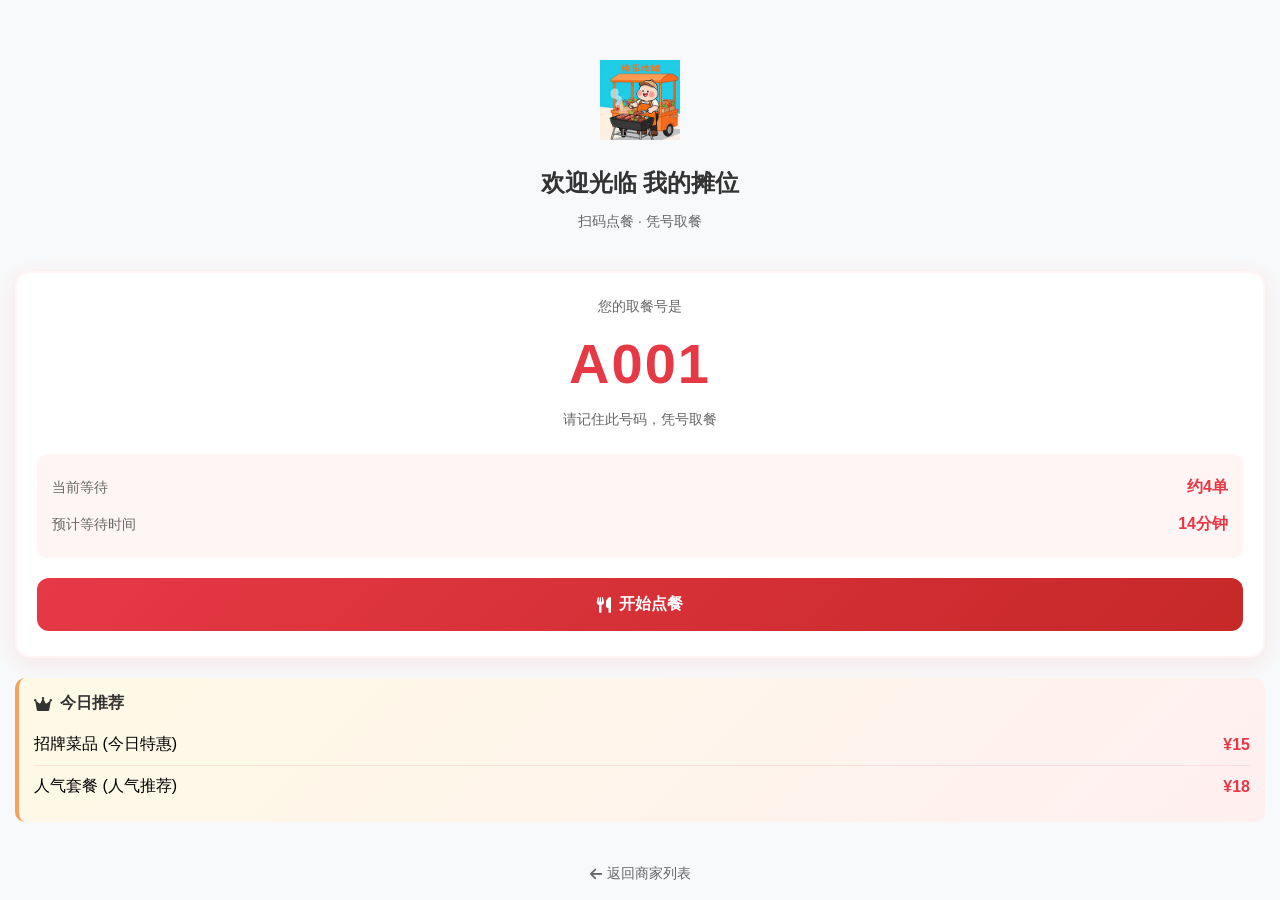
==== commit 58786695: "Update payment tip message in index.html" ====
--- a/index.html
+++ b/index.html
@@ -1050,7 +1050,7 @@
             
             <div class="payment-area">
                 <div class="payment-title">扫码支付</div>
-                <div class="payment-tip">请选择支付方式并扫描下方二维码</div>
+                <div class="payment-tip">请提交订单后再扫描摊位前二维码进行支付</div>
                 
                 <!-- 收款码错误提示 -->
                 <div id="qrErrorContainer" style="display: none;">
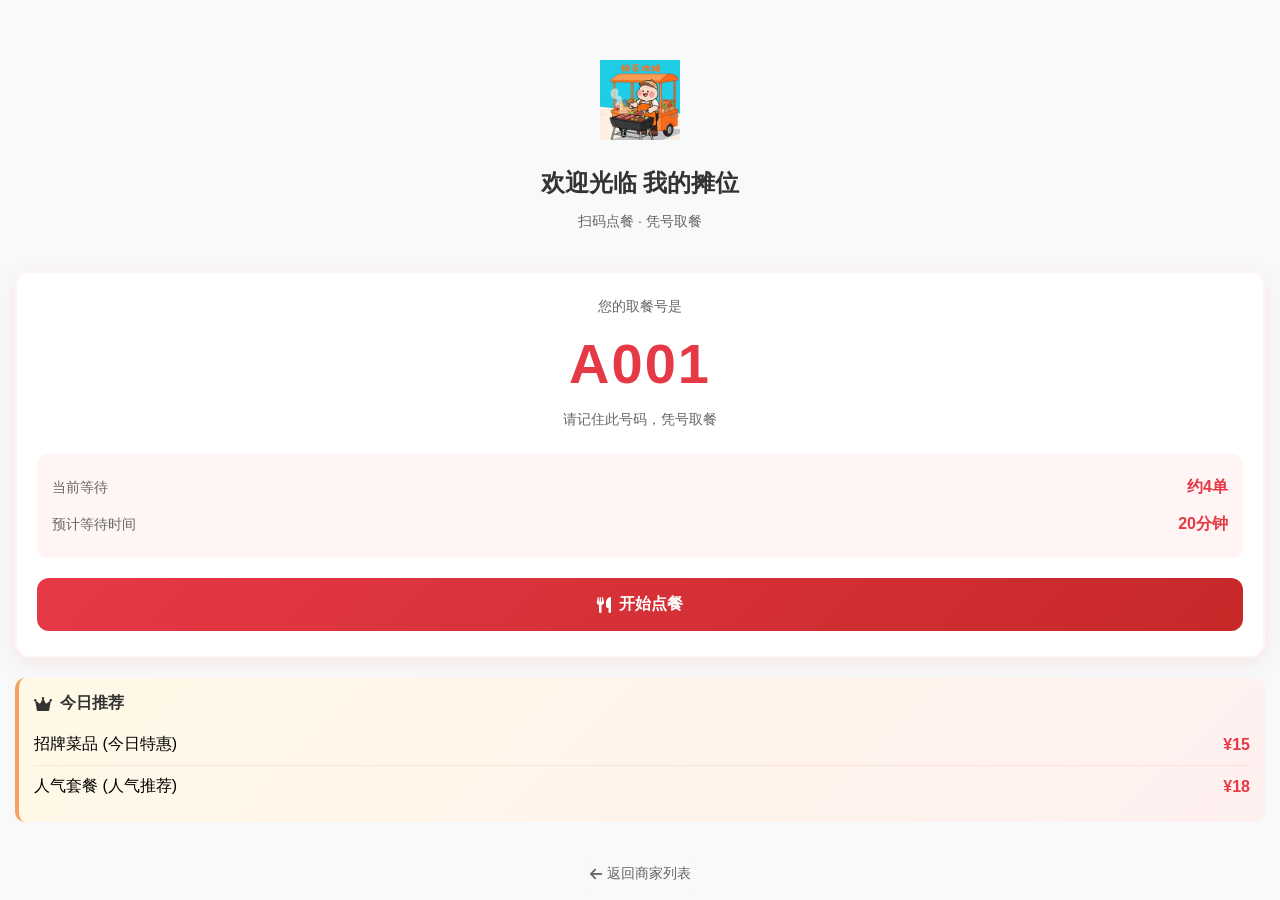
==== commit 3341a72c: "Refactor payment tip and update waiting info logic Updated the payment tip text and modified the upd" ====
--- a/index.html
+++ b/index.html
@@ -1050,7 +1050,7 @@
             
             <div class="payment-area">
                 <div class="payment-title">扫码支付</div>
-                <div class="payment-tip">请提交订单后再扫描摊位前二维码进行支付</div>
+                <div class="payment-tip">请提交订单后再扫描摊位前二维码完成支付</div>
                 
                 <!-- 收款码错误提示 -->
                 <div id="qrErrorContainer" style="display: none;">
@@ -1250,8 +1250,8 @@
         // 9. 加载推荐菜品
         await loadRecommendations();
         
-        // 10. 更新等待信息
-        updateWaitingInfo();
+        // 10. 更新等待信息（修改为从云端获取真实数据）
+        await updateWaitingInfo();
         
         console.log('✅ 系统初始化完成');
     });
@@ -2230,20 +2230,52 @@
         document.getElementById(toPage).classList.remove('hidden');
     }
     
-    // 更新等待信息
-    function updateWaitingInfo() {
-        const waitingOrders = Math.floor(Math.random() * 5) + 1;
-        const waitingMinutes = waitingOrders * 3 + Math.floor(Math.random() * 5);
-        
-        document.getElementById('waitingCount').textContent = `约${waitingOrders}单`;
-        document.getElementById('waitingTime').textContent = `${waitingMinutes}分钟`;
+    // ============================================
+    // 更新等待信息（修改为从云端获取真实数据）
+    // ============================================
+    async function updateWaitingInfo() {
+        let waitingOrders = 0;
+        let waitingMinutes = 0;
+
+        if (window.supabaseClient && window.isCloudConnected && window.currentShopId) {
+            try {
+                // 查询当前商家的新订单和处理中订单数量
+                const { count, error } = await window.supabaseClient
+                    .from('orders')
+                    .select('*', { count: 'exact', head: true })
+                    .eq('tenant_id', window.currentShopId)
+                    .in('status', ['新订单', '处理中']);
+
+                if (error) {
+                    console.warn('获取等待订单数量失败:', error.message);
+                    // 降级为随机数
+                    waitingOrders = Math.floor(Math.random() * 5) + 1;
+                } else {
+                    waitingOrders = count || 0;
+                }
+            } catch (error) {
+                console.error('获取等待订单数量异常:', error);
+                waitingOrders = Math.floor(Math.random() * 5) + 1;
+            }
+        } else {
+            // 未连接云端，使用随机数
+            waitingOrders = Math.floor(Math.random() * 5) + 1;
+        }
+
+        // 估算等待时间，假设每单平均5分钟
+        waitingMinutes = waitingOrders * 5;
+
+        document.getElementById('waitingCount').textContent = waitingOrders > 0 ? `约${waitingOrders}单` : '暂无等待';
+        document.getElementById('waitingTime').textContent = waitingOrders > 0 ? `${waitingMinutes}分钟` : '--';
+
         if (document.getElementById('queueAhead')) {
-            document.getElementById('queueAhead').textContent = `${waitingOrders}单`;
+            document.getElementById('queueAhead').textContent = waitingOrders > 0 ? `${waitingOrders}单` : '0单';
         }
     }
     
     // 显示提示消息
-    function showToast(message, type = 'success') {
+    function showToast(message, type = 'info') {
+        // 移除已有的toast
         document.querySelectorAll('.toast-message').forEach(toast => toast.remove());
         
         const toast = document.createElement('div');
